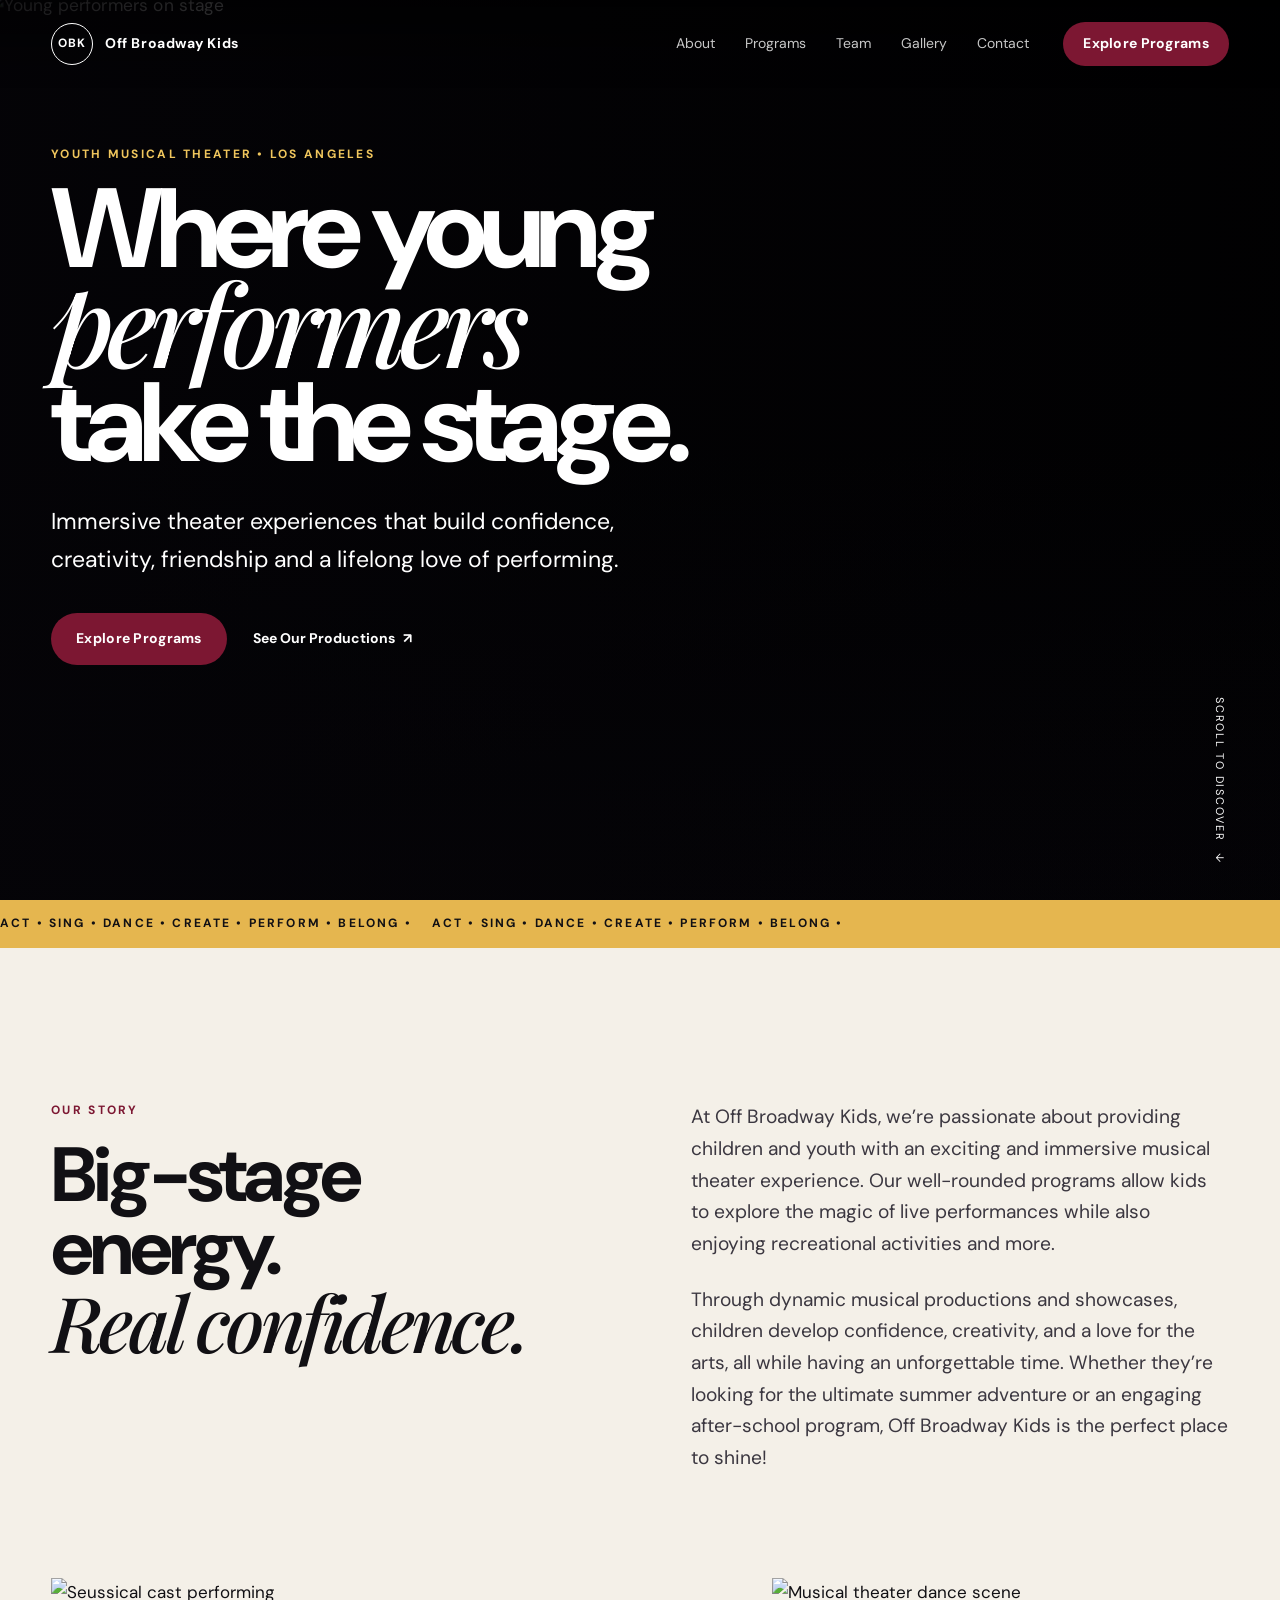
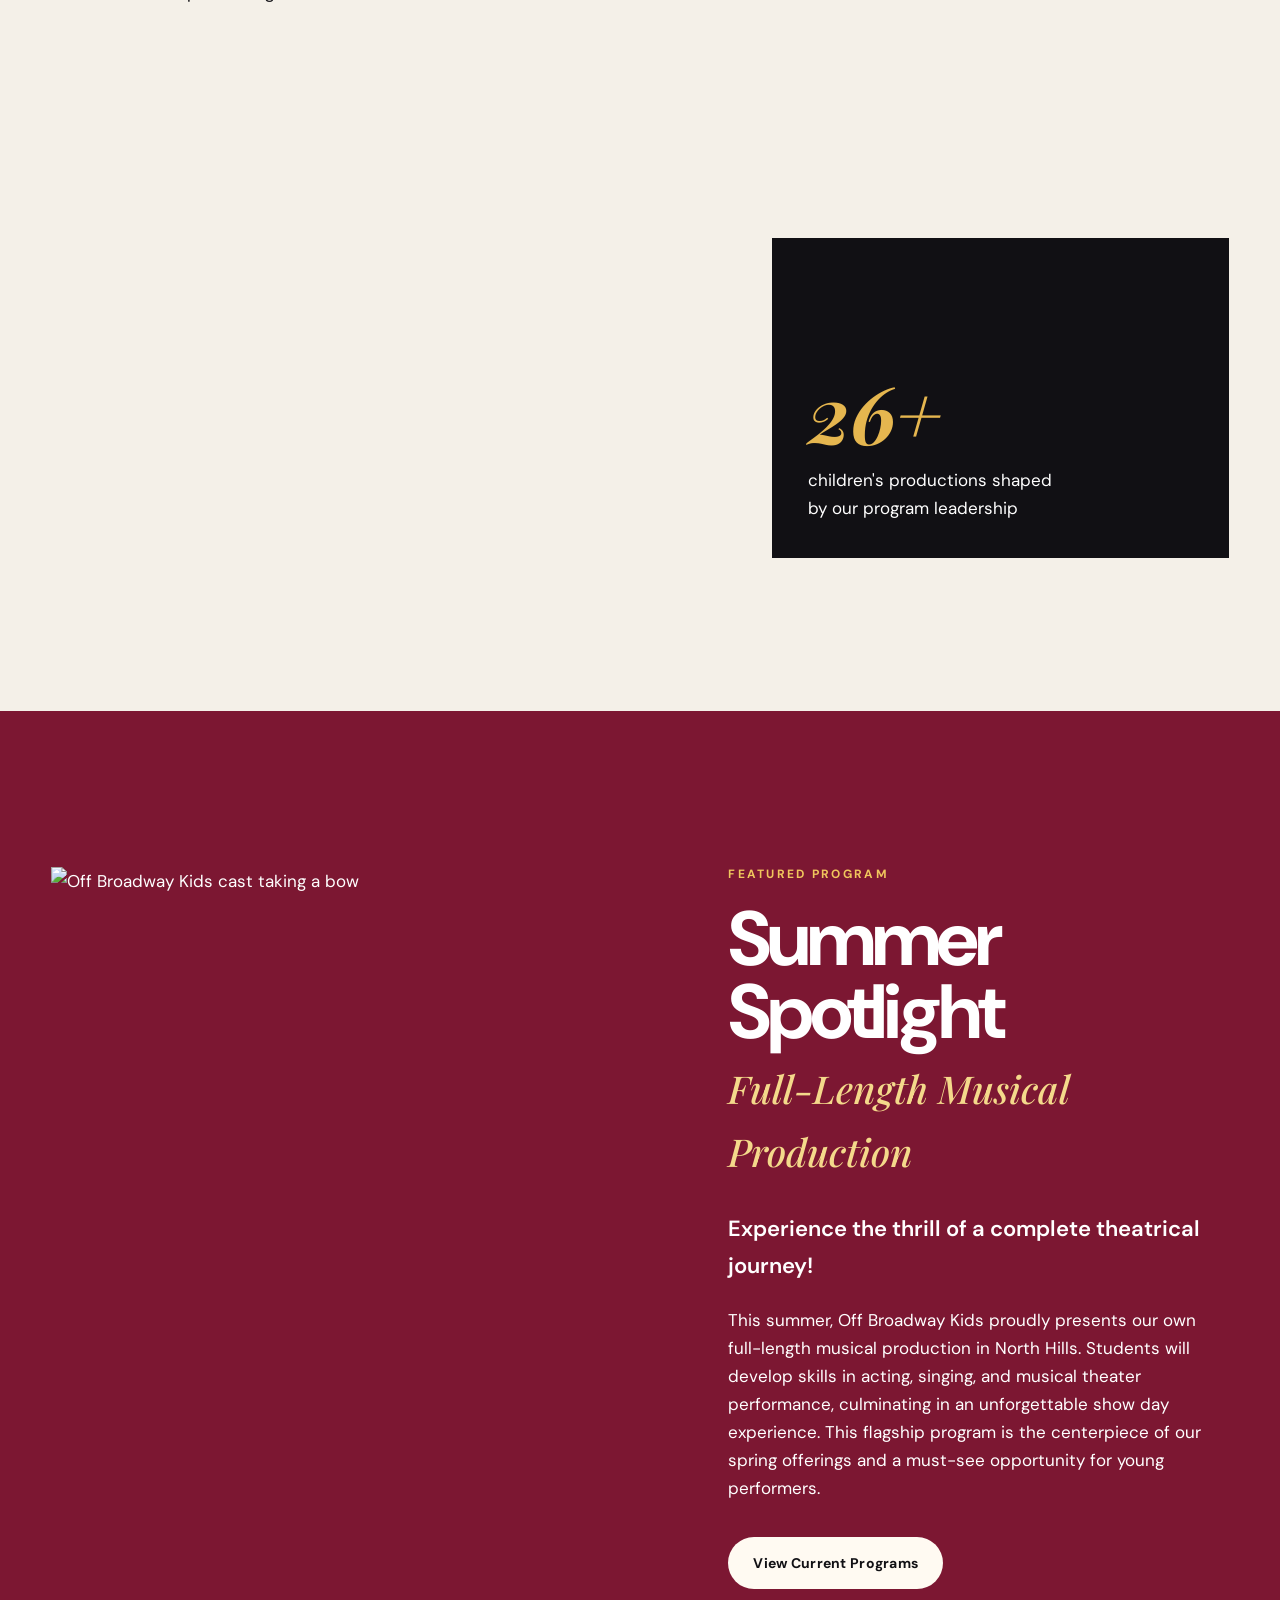
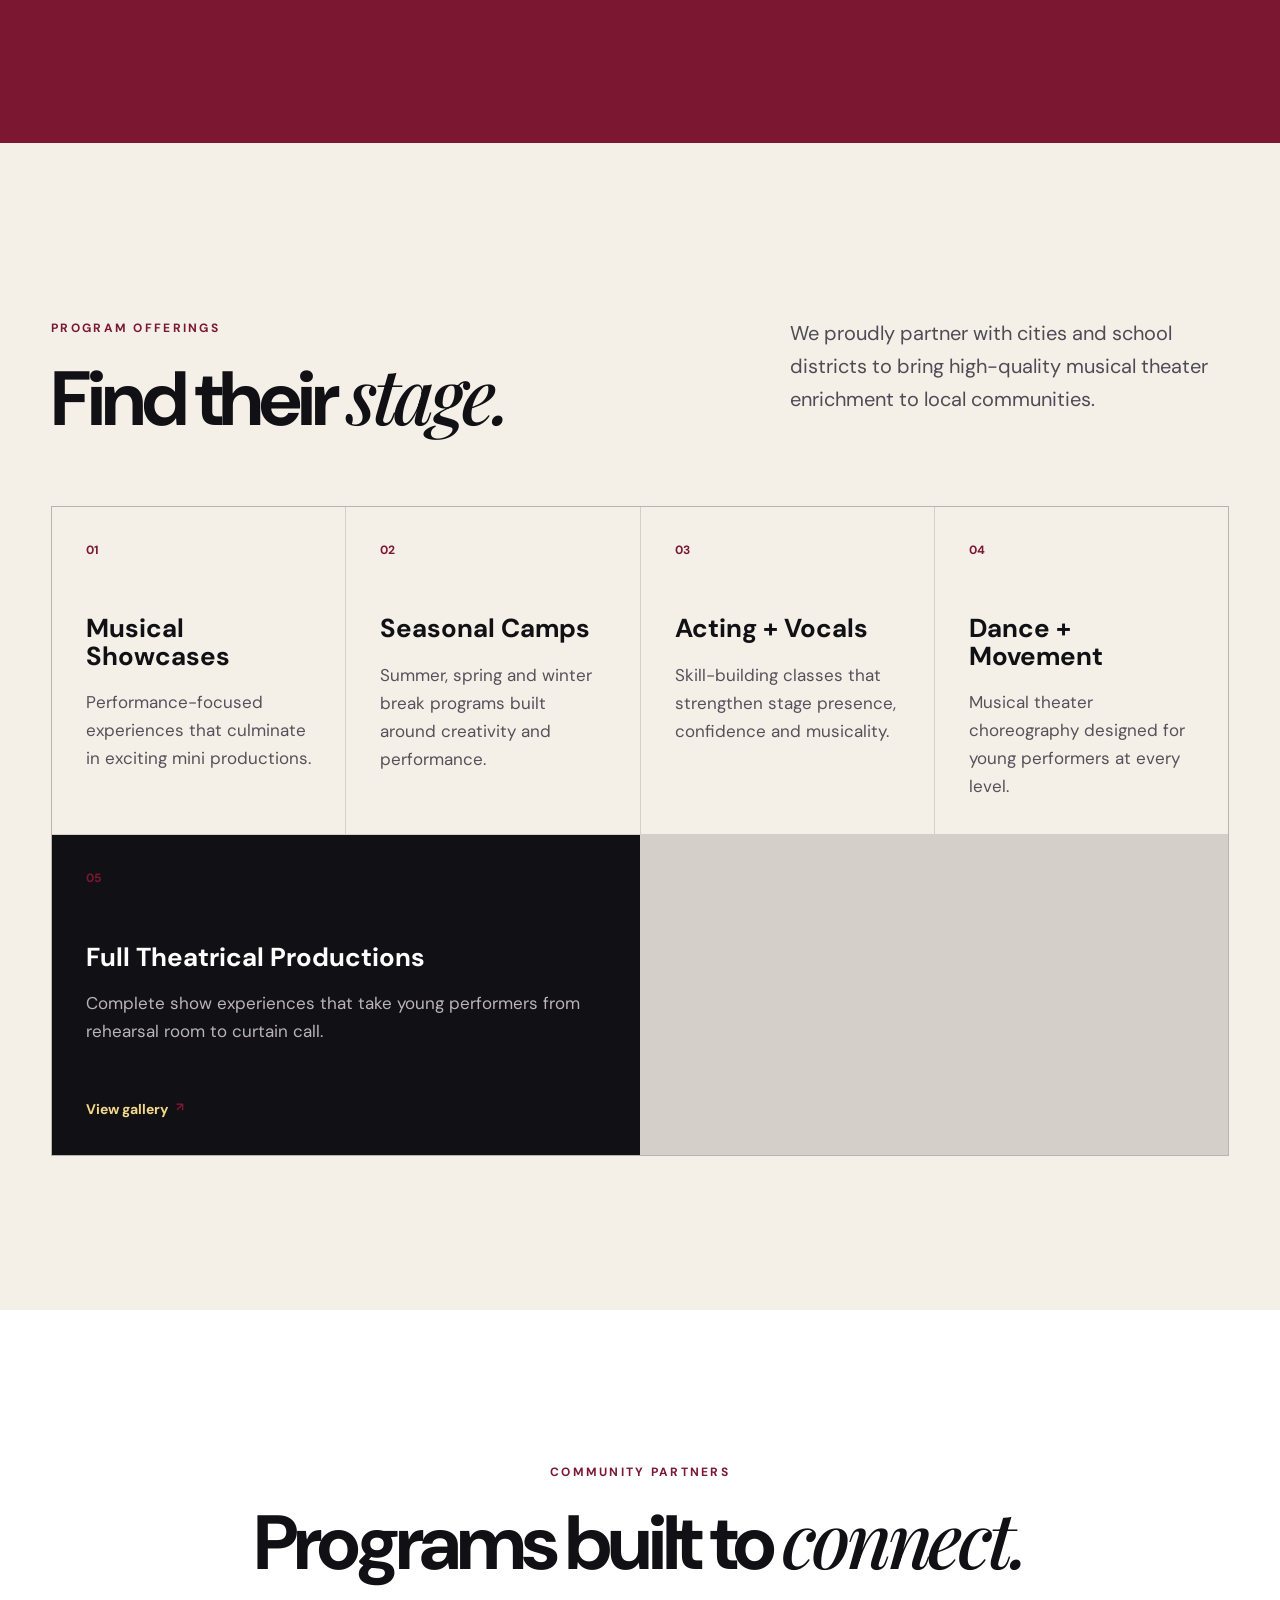
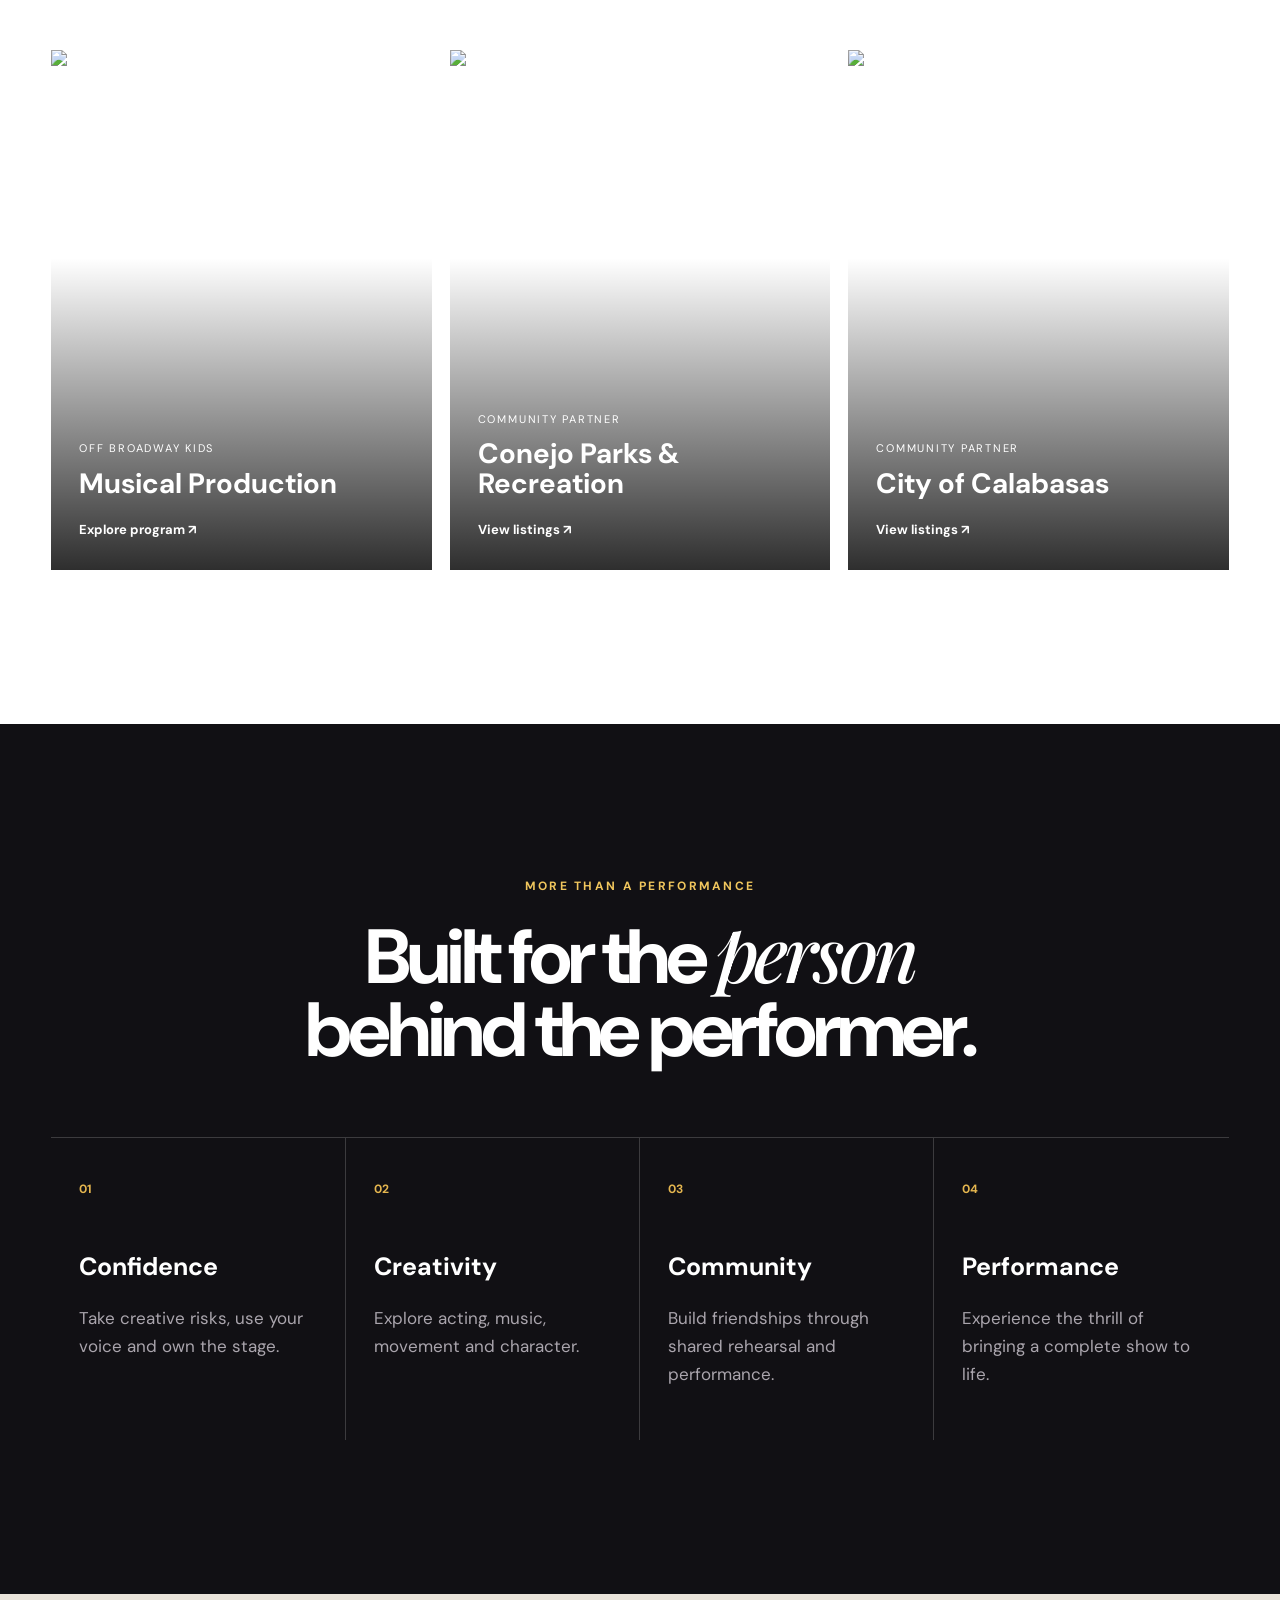
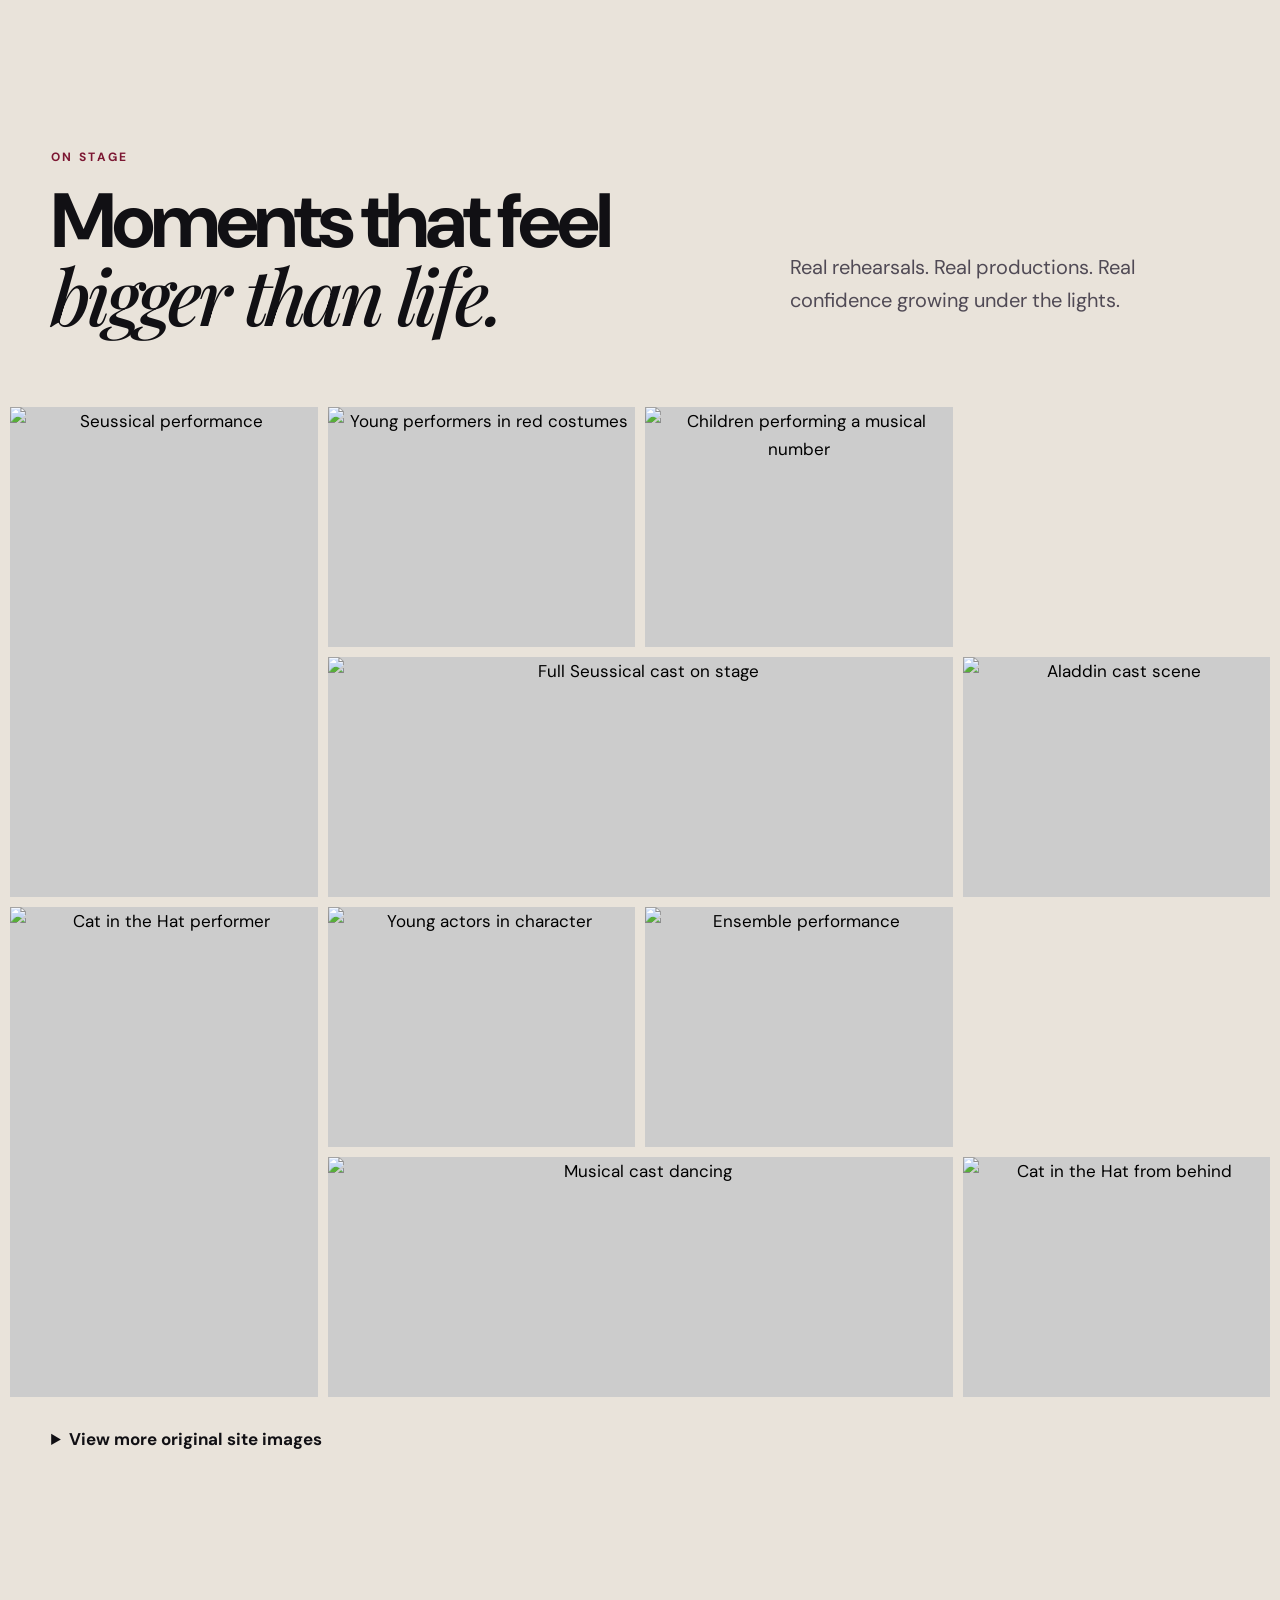
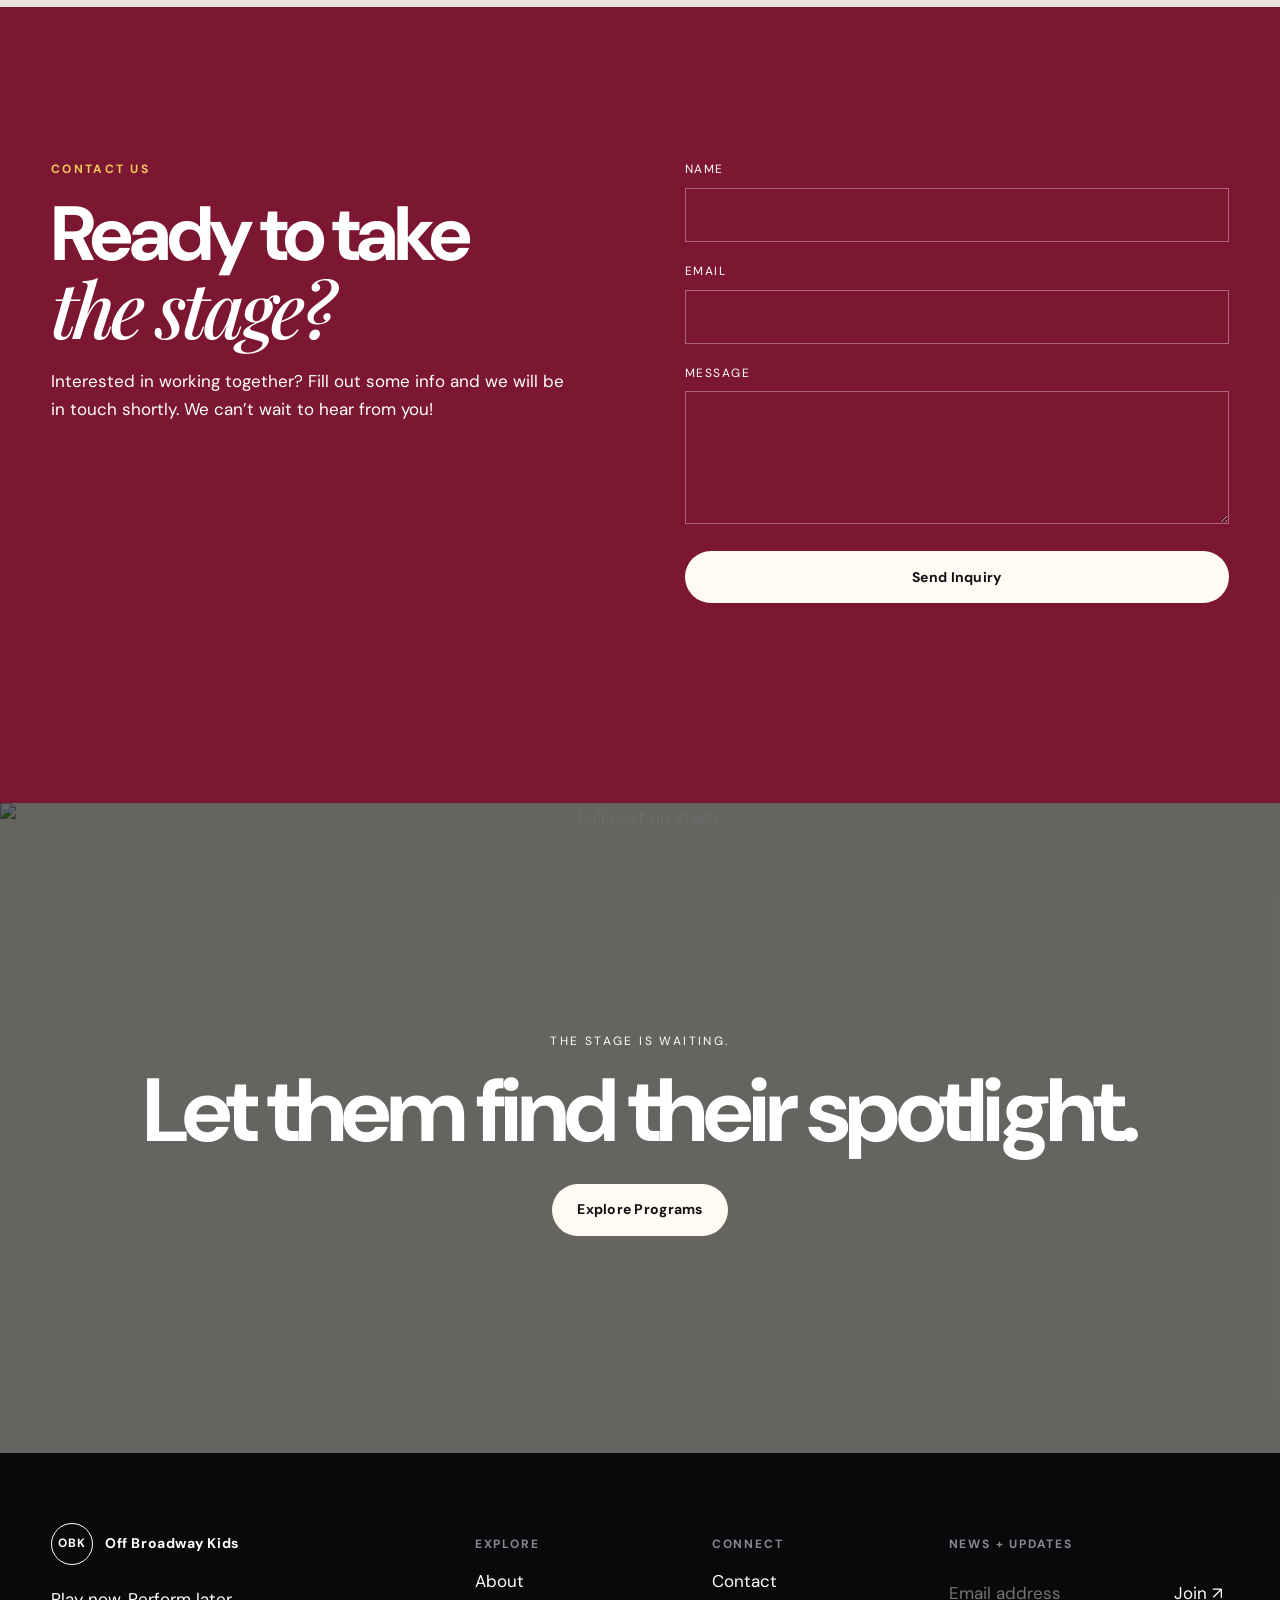
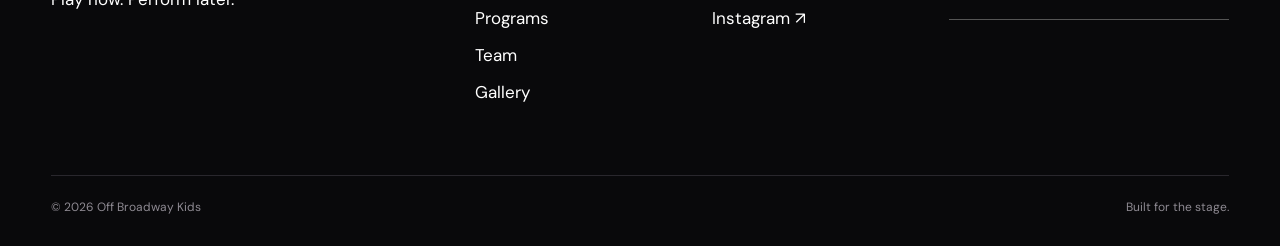
==== off-broadway-kids-redesign/index.html @ 21dfb73c "Add files via upload" ====
<!doctype html>
<html lang="en">
<head>
  <meta charset="utf-8" />
  <meta name="viewport" content="width=device-width,initial-scale=1" />
  <meta name="description" content="Off Broadway Kids creates immersive musical theater experiences for children and youth through productions, showcases, camps and classes." />
  <title>Off Broadway Kids | Youth Musical Theater</title>
  <link rel="preconnect" href="https://images.squarespace-cdn.com" />
  <link rel="stylesheet" href="css/styles.css" />
</head>
<body>
  <header class="site-header" data-header>
    <a class="brand" href="index.html" aria-label="Off Broadway Kids home">
      <span class="brand-mark">OBK</span>
      <span class="brand-name">Off Broadway Kids</span>
    </a>
    <nav class="desktop-nav" aria-label="Primary navigation">
      <a href="#about">About</a>
      <a href="#programs">Programs</a>
      <a href="team.html">Team</a>
      <a href="#gallery">Gallery</a>
      <a href="#contact">Contact</a>
    </nav>
    <a class="button button-small header-cta" href="programs.html">Explore Programs</a>
    <button class="menu-toggle" aria-label="Open menu" aria-expanded="false" data-menu-toggle>
      <span></span><span></span>
    </button>
  </header>

  <div class="mobile-menu" data-mobile-menu>
    <div class="mobile-menu-inner">
      <a href="#about">About</a><a href="#programs">Programs</a><a href="team.html">Team</a><a href="#gallery">Gallery</a><a href="#contact">Contact</a>
      <a class="button" href="programs.html">Explore Programs</a>
    </div>
  </div>

  <main>
    <section class="hero">
      <div class="hero-media"><img src="https://images.squarespace-cdn.com/content/v1/67d76eadf82f2f4c7ae123e5/1318406e-6174-41d5-8264-76a0b1273d92/DSC_6806.jpg" alt="Young performers on stage" /></div>
      <div class="hero-overlay"></div>
      <div class="hero-content container reveal">
        <p class="eyebrow light">Youth musical theater • Los Angeles</p>
        <h1>Where young<br><em>performers</em><br>take the stage.</h1>
        <p class="hero-copy">Immersive theater experiences that build confidence, creativity, friendship and a lifelong love of performing.</p>
        <div class="hero-actions"><a class="button" href="programs.html">Explore Programs</a><a class="text-link light" href="#gallery">See Our Productions <span>↗</span></a></div>
      </div>
      <div class="scroll-cue">Scroll to discover <span>↓</span></div>
    </section>

    <section class="intro-strip" aria-label="Highlights">
      <div class="marquee"><span>ACT • SING • DANCE • CREATE • PERFORM • BELONG • </span><span>ACT • SING • DANCE • CREATE • PERFORM • BELONG • </span></div>
    </section>

    <section class="section about" id="about">
      <div class="container split-grid">
        <div class="section-heading reveal"><p class="eyebrow">Our story</p><h2>Big-stage energy.<br><em>Real confidence.</em></h2></div>
        <div class="prose reveal">
          <p>At Off Broadway Kids, we’re passionate about providing children and youth with an exciting and immersive musical theater experience. Our well-rounded programs allow kids to explore the magic of live performances while also enjoying recreational activities and more.</p>
          <p>Through dynamic musical productions and showcases, children develop confidence, creativity, and a love for the arts, all while having an unforgettable time. Whether they’re looking for the ultimate summer adventure or an engaging after-school program, Off Broadway Kids is the perfect place to shine!</p>
        </div>
      </div>
      <div class="container editorial-collage reveal">
        <figure class="collage-a"><img loading="lazy" src="https://images.squarespace-cdn.com/content/v1/67d76eadf82f2f4c7ae123e5/4625885c-f0a6-4b52-ac87-e78afb270210/Seussical-3520.jpg" alt="Seussical cast performing" /></figure>
        <figure class="collage-b"><img loading="lazy" src="https://images.squarespace-cdn.com/content/v1/67d76eadf82f2f4c7ae123e5/1763888987083-LUYOF4ZKTTWRM0T5GBT6/DSC_6823.jpg" alt="Musical theater dance scene" /></figure>
        <div class="stat-card"><strong>26+</strong><span>children's productions shaped by our program leadership</span></div>
      </div>
    </section>

    <section class="section featured-program">
      <div class="container feature-grid">
        <div class="feature-image reveal"><img loading="lazy" src="https://images.squarespace-cdn.com/content/v1/67d76eadf82f2f4c7ae123e5/5017af21-a4fa-434f-a995-a3f71382e520/DSC_6928.jpg" alt="Off Broadway Kids cast taking a bow" /></div>
        <div class="feature-copy reveal"><p class="eyebrow light">Featured program</p><h2>Summer Spotlight</h2><h3>Full-Length Musical Production</h3><p class="lead">Experience the thrill of a complete theatrical journey!</p><p>This summer, Off Broadway Kids proudly presents our own full-length musical production in North Hills. Students will develop skills in acting, singing, and musical theater performance, culminating in an unforgettable show day experience. This flagship program is the centerpiece of our spring offerings and a must-see opportunity for young performers.</p><a class="button button-light" href="programs.html">View Current Programs</a></div>
      </div>
    </section>

    <section class="section programs" id="programs">
      <div class="container">
        <div class="program-intro reveal"><div><p class="eyebrow">Program offerings</p><h2>Find their <em>stage.</em></h2></div><p>We proudly partner with cities and school districts to bring high-quality musical theater enrichment to local communities.</p></div>
        <div class="program-grid">
          <article class="program-card reveal"><span>01</span><h3>Musical Showcases</h3><p>Performance-focused experiences that culminate in exciting mini productions.</p></article>
          <article class="program-card reveal"><span>02</span><h3>Seasonal Camps</h3><p>Summer, spring and winter break programs built around creativity and performance.</p></article>
          <article class="program-card reveal"><span>03</span><h3>Acting + Vocals</h3><p>Skill-building classes that strengthen stage presence, confidence and musicality.</p></article>
          <article class="program-card reveal"><span>04</span><h3>Dance + Movement</h3><p>Musical theater choreography designed for young performers at every level.</p></article>
          <article class="program-card reveal wide"><span>05</span><h3>Full Theatrical Productions</h3><p>Complete show experiences that take young performers from rehearsal room to curtain call.</p><a class="text-link" href="#gallery">View gallery <span>↗</span></a></article>
        </div>
      </div>
    </section>

    <section class="section partners">
      <div class="container">
        <div class="section-heading center reveal"><p class="eyebrow">Community partners</p><h2>Programs built to <em>connect.</em></h2></div>
        <div class="partner-cards">
          <a class="partner-card reveal" href="programs.html"><img loading="lazy" src="https://images.squarespace-cdn.com/content/v1/67d76eadf82f2f4c7ae123e5/4ab97676-63cd-4608-b99e-fb121b6676db/DSC_6204.jpg" alt="Off Broadway Kids musical production" /><div><p>Off Broadway Kids</p><h3>Musical Production</h3><span>Explore program ↗</span></div></a>
          <a class="partner-card reveal" href="programs.html"><img loading="lazy" src="https://images.squarespace-cdn.com/content/v1/67d76eadf82f2f4c7ae123e5/4f99169e-b134-4571-bdd8-0eac91871223/IMG_6401%2Bcopy.png" alt="Community youth theater showcase" /><div><p>Community Partner</p><h3>Conejo Parks & Recreation</h3><span>View listings ↗</span></div></a>
          <a class="partner-card reveal" href="programs.html"><img loading="lazy" src="https://images.squarespace-cdn.com/content/v1/67d76eadf82f2f4c7ae123e5/68b5271a-b47d-4870-965a-7c7c7bd84b3f/Seussical-3730.jpg" alt="Young performer singing on stage" /><div><p>Community Partner</p><h3>City of Calabasas</h3><span>View listings ↗</span></div></a>
        </div>
      </div>
    </section>

    <section class="section values">
      <div class="container"><div class="section-heading center reveal"><p class="eyebrow light">More than a performance</p><h2>Built for the <em>person</em><br>behind the performer.</h2></div>
      <div class="value-grid"><article><strong>01</strong><h3>Confidence</h3><p>Take creative risks, use your voice and own the stage.</p></article><article><strong>02</strong><h3>Creativity</h3><p>Explore acting, music, movement and character.</p></article><article><strong>03</strong><h3>Community</h3><p>Build friendships through shared rehearsal and performance.</p></article><article><strong>04</strong><h3>Performance</h3><p>Experience the thrill of bringing a complete show to life.</p></article></div></div>
    </section>

    <section class="section gallery" id="gallery">
      <div class="container gallery-head reveal"><div><p class="eyebrow">On stage</p><h2>Moments that feel<br><em>bigger than life.</em></h2></div><p>Real rehearsals. Real productions. Real confidence growing under the lights.</p></div>
      <div class="gallery-grid" data-gallery>
        <button class="gallery-item tall" data-src="https://images.squarespace-cdn.com/content/v1/67d76eadf82f2f4c7ae123e5/667be713-2ffe-4e6f-93d2-9550baf9aaf8/Seussical-3663.jpg"><img loading="lazy" src="https://images.squarespace-cdn.com/content/v1/67d76eadf82f2f4c7ae123e5/667be713-2ffe-4e6f-93d2-9550baf9aaf8/Seussical-3663.jpg" alt="Seussical performance" /></button>
        <button class="gallery-item" data-src="https://images.squarespace-cdn.com/content/v1/67d76eadf82f2f4c7ae123e5/06fdc049-9627-42b3-b63d-c5186b45a2ea/Seussical-3555.jpg"><img loading="lazy" src="https://images.squarespace-cdn.com/content/v1/67d76eadf82f2f4c7ae123e5/06fdc049-9627-42b3-b63d-c5186b45a2ea/Seussical-3555.jpg" alt="Young performers in red costumes" /></button>
        <button class="gallery-item" data-src="https://images.squarespace-cdn.com/content/v1/67d76eadf82f2f4c7ae123e5/997cde6d-2b16-4082-8f26-7fdef841cf58/DSC_3230-Enhanced-NR.jpg"><img loading="lazy" src="https://images.squarespace-cdn.com/content/v1/67d76eadf82f2f4c7ae123e5/997cde6d-2b16-4082-8f26-7fdef841cf58/DSC_3230-Enhanced-NR.jpg" alt="Children performing a musical number" /></button>
        <button class="gallery-item wide" data-src="https://images.squarespace-cdn.com/content/v1/67d76eadf82f2f4c7ae123e5/7fa0b95e-b186-4bcf-a3df-e772a8b12080/Seussical-3505.jpg"><img loading="lazy" src="https://images.squarespace-cdn.com/content/v1/67d76eadf82f2f4c7ae123e5/7fa0b95e-b186-4bcf-a3df-e772a8b12080/Seussical-3505.jpg" alt="Full Seussical cast on stage" /></button>
        <button class="gallery-item" data-src="https://images.squarespace-cdn.com/content/v1/67d76eadf82f2f4c7ae123e5/3d53ce87-d655-494c-a29a-c587b62a239a/DSC_5197.jpg"><img loading="lazy" src="https://images.squarespace-cdn.com/content/v1/67d76eadf82f2f4c7ae123e5/3d53ce87-d655-494c-a29a-c587b62a239a/DSC_5197.jpg" alt="Aladdin cast scene" /></button>
        <button class="gallery-item tall" data-src="https://images.squarespace-cdn.com/content/v1/67d76eadf82f2f4c7ae123e5/ad061ad1-93ea-420e-83df-2a14555c0a55/Seussical-3656.jpg"><img loading="lazy" src="https://images.squarespace-cdn.com/content/v1/67d76eadf82f2f4c7ae123e5/ad061ad1-93ea-420e-83df-2a14555c0a55/Seussical-3656.jpg" alt="Cat in the Hat performer" /></button>
        <button class="gallery-item" data-src="https://images.squarespace-cdn.com/content/v1/67d76eadf82f2f4c7ae123e5/4f7367cb-8eeb-42f3-9d52-45d2285ea125/DSC_3410-Enhanced-NR.jpg"><img loading="lazy" src="https://images.squarespace-cdn.com/content/v1/67d76eadf82f2f4c7ae123e5/4f7367cb-8eeb-42f3-9d52-45d2285ea125/DSC_3410-Enhanced-NR.jpg" alt="Young actors in character" /></button>
        <button class="gallery-item" data-src="https://images.squarespace-cdn.com/content/v1/67d76eadf82f2f4c7ae123e5/1763888960704-4XJH71WEWJMUFH0LB3PK/DSC_6838.jpg"><img loading="lazy" src="https://images.squarespace-cdn.com/content/v1/67d76eadf82f2f4c7ae123e5/1763888960704-4XJH71WEWJMUFH0LB3PK/DSC_6838.jpg" alt="Ensemble performance" /></button>
        <button class="gallery-item wide" data-src="https://images.squarespace-cdn.com/content/v1/67d76eadf82f2f4c7ae123e5/1763889008287-KILEAVQK268XWS5I6IN6/DSC_3460-Enhanced-NR.jpg"><img loading="lazy" src="https://images.squarespace-cdn.com/content/v1/67d76eadf82f2f4c7ae123e5/1763889008287-KILEAVQK268XWS5I6IN6/DSC_3460-Enhanced-NR.jpg" alt="Musical cast dancing" /></button>
        <button class="gallery-item" data-src="https://images.squarespace-cdn.com/content/v1/67d76eadf82f2f4c7ae123e5/d3d2d524-3335-45a7-ac88-bf8bf88e16d0/Seussical-3909.jpg"><img loading="lazy" src="https://images.squarespace-cdn.com/content/v1/67d76eadf82f2f4c7ae123e5/d3d2d524-3335-45a7-ac88-bf8bf88e16d0/Seussical-3909.jpg" alt="Cat in the Hat from behind" /></button>
      </div>
      <details class="archive-images container"><summary>View more original site images</summary><div class="archive-grid">
        <img loading="lazy" src="https://images.squarespace-cdn.com/content/v1/67d76eadf82f2f4c7ae123e5/51dd0da8-1a1d-4014-b666-78a9c39e1401/IMG_6401%2Bcopy.png" alt="Youth showcase" />
        <img loading="lazy" src="https://images.squarespace-cdn.com/content/v1/67d76eadf82f2f4c7ae123e5/e92b28df-2d52-4d85-b59e-c236965386b5/IMG_8477%2Bcopy.png" alt="Students rehearsing" />
        <img loading="lazy" src="https://images.squarespace-cdn.com/content/v1/67d76eadf82f2f4c7ae123e5/2f19ffe6-da33-4123-a99b-b4df70ac295d/DSC_3286-Enhanced-NR%2Bcopy.png" alt="Stage performance" />
        <img loading="lazy" src="https://images.squarespace-cdn.com/content/v1/67d76eadf82f2f4c7ae123e5/1c503df8-0b09-4aab-aa0d-0caab840bc29/3-2%2Bcopy.png" alt="Aladdin production artwork" />
        <img loading="lazy" src="https://images.squarespace-cdn.com/content/v1/67d76eadf82f2f4c7ae123e5/9056c02a-3635-4d21-87dc-b619749be2ec/13%2Bcopy%2B2.png" alt="Aladdin production artwork" />
        <img loading="lazy" src="https://images.squarespace-cdn.com/content/v1/67d76eadf82f2f4c7ae123e5/10317777-4dce-473f-8aee-21dc2fc336fe/DSC_3276-Enhanced-NR.jpg" alt="Stage actor" />
        <img loading="lazy" src="https://images.squarespace-cdn.com/content/v1/67d76eadf82f2f4c7ae123e5/3e26f2a1-0330-4008-89d5-972af9be25c0/Seussical-3444.jpg" alt="Off Broadway Kids event banner" />
      </div></details>
    </section>

    <section class="section contact" id="contact">
      <div class="container contact-grid reveal">
        <div><p class="eyebrow light">Contact us</p><h2>Ready to take<br><em>the stage?</em></h2><p>Interested in working together? Fill out some info and we will be in touch shortly. We can’t wait to hear from you!</p></div>
        <form class="contact-form" onsubmit="event.preventDefault(); this.querySelector('.form-note').textContent='Thanks! This demo form is ready to connect to your preferred form service.';">
          <label>Name<input type="text" name="name" required></label>
          <label>Email<input type="email" name="email" required></label>
          <label>Message<textarea name="message" rows="5" required></textarea></label>
          <button class="button button-light" type="submit">Send Inquiry</button><p class="form-note" aria-live="polite"></p>
        </form>
      </div>
    </section>

    <section class="final-cta"><img loading="lazy" src="https://images.squarespace-cdn.com/content/v1/67d76eadf82f2f4c7ae123e5/7fa0b95e-b186-4bcf-a3df-e772a8b12080/Seussical-3505.jpg" alt="Full cast on stage" /><div class="final-overlay"></div><div class="final-content reveal"><p>The stage is waiting.</p><h2>Let them find their spotlight.</h2><a class="button button-light" href="programs.html">Explore Programs</a></div></section>
  </main>

  <footer class="footer"><div class="container footer-grid"><div><div class="brand footer-brand"><span class="brand-mark">OBK</span><span class="brand-name">Off Broadway Kids</span></div><p>Play now. Perform later.</p></div><div><h3>Explore</h3><a href="#about">About</a><a href="programs.html">Programs</a><a href="team.html">Team</a><a href="#gallery">Gallery</a></div><div><h3>Connect</h3><a href="#contact">Contact</a><a href="https://www.instagram.com/offbroadwaykids/?hl=en" target="_blank" rel="noreferrer">Instagram ↗</a></div><div class="newsletter"><h3>News + updates</h3><form onsubmit="event.preventDefault()"><input type="email" placeholder="Email address" aria-label="Email address"><button type="submit">Join ↗</button></form></div></div><div class="container footer-bottom"><span>© 2026 Off Broadway Kids</span><span>Built for the stage.</span></div></footer>

  <div class="lightbox" data-lightbox aria-hidden="true"><button class="lightbox-close" data-lightbox-close aria-label="Close image">×</button><img src="" alt="Expanded gallery view" data-lightbox-image></div>
  <script src="js/main.js"></script>
</body>
</html>
---- off-broadway-kids-redesign/css/styles.css ----
@import url('https://fonts.googleapis.com/css2?family=DM+Sans:wght@400;500;600;700&family=Playfair+Display:ital,wght@1,500;1,600&display=swap');
:root{--ink:#111014;--paper:#f4f0e8;--cream:#fffaf2;--wine:#7c1732;--red:#a31d3e;--gold:#e5b64f;--line:rgba(17,16,20,.14);--max:1280px;--pad:clamp(20px,4vw,64px);--serif:'Playfair Display',Georgia,serif;--sans:'DM Sans',Arial,sans-serif}*{box-sizing:border-box}html{scroll-behavior:smooth}body{margin:0;background:var(--paper);color:var(--ink);font-family:var(--sans);font-size:17px;line-height:1.65}body.menu-open{overflow:hidden}img{display:block;width:100%;height:100%;object-fit:cover}a{color:inherit;text-decoration:none}button,input,textarea{font:inherit}.container{width:min(calc(100% - 2*var(--pad)),var(--max));margin:auto}.site-header{position:fixed;z-index:50;top:0;left:0;right:0;height:88px;display:flex;align-items:center;padding:0 var(--pad);color:white;transition:.35s;background:linear-gradient(to bottom,rgba(0,0,0,.55),transparent)}.site-header.scrolled,.site-header.solid{height:72px;background:rgba(17,16,20,.93);backdrop-filter:blur(18px);border-bottom:1px solid rgba(255,255,255,.1)}.brand{display:flex;align-items:center;gap:12px;font-weight:700}.brand-mark{width:42px;height:42px;border:1px solid currentColor;border-radius:50%;display:grid;place-items:center;font-size:12px;letter-spacing:.08em}.brand-name{font-size:14px;letter-spacing:.04em}.desktop-nav{display:flex;gap:30px;margin-left:auto;margin-right:34px;font-size:14px}.desktop-nav a{opacity:.78;transition:.2s}.desktop-nav a:hover,.desktop-nav .active{opacity:1}.button{display:inline-flex;align-items:center;justify-content:center;min-height:52px;padding:0 25px;border:0;border-radius:999px;background:var(--wine);color:#fff;font-weight:700;font-size:14px;letter-spacing:.02em;transition:.25s;cursor:pointer}.button:hover{transform:translateY(-2px);background:#921a3a}.button-small{min-height:44px;padding:0 20px}.button-light{background:var(--cream);color:var(--ink)}.button-light:hover{background:white}.menu-toggle{display:none;margin-left:auto;background:none;border:0;width:44px;height:44px;padding:10px}.menu-toggle span{display:block;height:1px;background:white;margin:7px 0}.mobile-menu{position:fixed;z-index:45;inset:0;background:var(--ink);color:white;display:grid;align-items:center;transform:translateY(-110%);transition:.45s cubic-bezier(.75,0,.25,1)}.mobile-menu.open{transform:none}.mobile-menu-inner{padding:100px var(--pad) 40px;display:flex;flex-direction:column;gap:18px}.mobile-menu-inner>a:not(.button){font-size:clamp(34px,9vw,56px);font-weight:600;line-height:1.05}.hero{position:relative;min-height:100svh;color:white;display:flex;align-items:flex-end;overflow:hidden;background:#000}.hero-media,.hero-overlay{position:absolute;inset:0}.hero-media img{object-position:center 30%;transform:scale(1.02)}.hero-overlay{background:linear-gradient(90deg,rgba(5,4,8,.82) 0%,rgba(5,4,8,.48) 48%,rgba(5,4,8,.22) 100%),linear-gradient(to top,rgba(5,4,8,.72),transparent 50%)}.hero-content{position:relative;z-index:2;padding-bottom:clamp(80px,10vh,120px)}.eyebrow{text-transform:uppercase;letter-spacing:.19em;font-size:12px;font-weight:700;color:var(--wine);margin:0 0 18px}.eyebrow.light{color:#f0c65d}.hero h1,.page-hero h1{font-size:clamp(58px,8.8vw,138px);line-height:.82;letter-spacing:-.065em;margin:0;max-width:1000px}.hero h1 em,.page-hero h1 em,.section h2 em{font-family:var(--serif);font-weight:500}.hero-copy{font-size:clamp(18px,2vw,23px);max-width:650px;margin:34px 0}.hero-actions{display:flex;gap:26px;align-items:center}.text-link{font-weight:700;font-size:14px;display:inline-flex;gap:8px}.text-link.light{color:#fff}.scroll-cue{position:absolute;z-index:2;right:var(--pad);bottom:36px;font-size:11px;text-transform:uppercase;letter-spacing:.16em;writing-mode:vertical-rl;display:flex;gap:12px;align-items:center}.intro-strip{background:var(--gold);overflow:hidden;padding:14px 0}.marquee{display:flex;width:max-content;animation:marquee 26s linear infinite;font-size:12px;font-weight:700;letter-spacing:.18em}.marquee span{padding-right:20px}@keyframes marquee{to{transform:translateX(-50%)}}.section{padding:clamp(90px,12vw,170px) 0}.split-grid{display:grid;grid-template-columns:1fr 1fr;gap:clamp(50px,8vw,130px);align-items:start}.section h2{font-size:clamp(48px,6vw,92px);line-height:.95;letter-spacing:-.055em;margin:0}.prose p{font-size:clamp(18px,1.5vw,21px);margin:0 0 24px;color:#3b3740}.editorial-collage{margin-top:80px;display:grid;grid-template-columns:1.15fr .75fr;grid-template-rows:240px 320px;gap:20px;position:relative}.editorial-collage figure{margin:0;overflow:hidden}.collage-a{grid-row:1/3}.collage-b{grid-column:2}.stat-card{background:var(--ink);color:white;padding:36px;display:flex;flex-direction:column;justify-content:flex-end}.stat-card strong{font-family:var(--serif);font-style:italic;font-size:80px;line-height:.85;color:var(--gold)}.stat-card span{max-width:260px;margin-top:20px}.featured-program{background:var(--wine);color:white}.feature-grid{display:grid;grid-template-columns:1.08fr .92fr;gap:clamp(40px,7vw,100px);align-items:center}.feature-image{height:min(70vw,720px);max-height:720px;overflow:hidden}.feature-copy h2{margin-bottom:8px}.feature-copy h3{font-family:var(--serif);font-style:italic;font-weight:500;font-size:clamp(28px,3vw,46px);margin:0 0 28px;color:#f4d98b}.feature-copy p{max-width:620px}.feature-copy .lead{font-size:22px;font-weight:600}.feature-copy .button{margin-top:18px}.program-intro,.gallery-head{display:grid;grid-template-columns:1.2fr .8fr;gap:80px;align-items:end;margin-bottom:70px}.program-intro>p,.gallery-head>p{font-size:20px;color:#504a55}.program-grid{display:grid;grid-template-columns:repeat(4,1fr);gap:1px;background:var(--line);border:1px solid var(--line)}.program-card{background:var(--paper);padding:34px;min-height:320px;display:flex;flex-direction:column}.program-card span{font-size:12px;color:var(--wine);font-weight:700}.program-card h3{font-size:26px;line-height:1.05;margin:55px 0 18px}.program-card p{color:#57505a;margin:0}.program-card.wide{grid-column:span 2;background:var(--ink);color:white}.program-card.wide p{color:#b9b4bc}.program-card .text-link{margin-top:auto;color:#f4d98b}.partners{background:#fff}.section-heading.center{text-align:center;max-width:850px;margin:0 auto 70px}.partner-cards{display:grid;grid-template-columns:repeat(3,1fr);gap:18px}.partner-card{position:relative;min-height:520px;overflow:hidden;color:white}.partner-card:after{content:'';position:absolute;inset:0;background:linear-gradient(to top,rgba(0,0,0,.82),transparent 60%)}.partner-card img{transition:.55s}.partner-card:hover img{transform:scale(1.035)}.partner-card div{position:absolute;z-index:2;left:28px;right:28px;bottom:28px}.partner-card p{font-size:11px;text-transform:uppercase;letter-spacing:.16em}.partner-card h3{font-size:28px;line-height:1.05;margin:8px 0 16px}.partner-card span{font-size:13px;font-weight:700}.values{background:var(--ink);color:white}.value-grid{display:grid;grid-template-columns:repeat(4,1fr);margin-top:70px;border-top:1px solid rgba(255,255,255,.18)}.value-grid article{padding:35px 28px;border-right:1px solid rgba(255,255,255,.18)}.value-grid article:last-child{border:0}.value-grid strong{font-size:12px;color:var(--gold)}.value-grid h3{font-size:25px;margin:45px 0 12px}.value-grid p{color:#aaa5ad}.gallery{background:#e9e3da}.gallery-grid{display:grid;grid-template-columns:repeat(4,1fr);grid-auto-rows:240px;gap:10px;padding:0 10px}.gallery-item{border:0;padding:0;overflow:hidden;cursor:zoom-in;background:#ccc}.gallery-item.tall{grid-row:span 2}.gallery-item.wide{grid-column:span 2}.gallery-item img{transition:.4s}.gallery-item:hover img{transform:scale(1.035)}.archive-images{margin-top:28px}.archive-images summary{cursor:pointer;font-weight:700}.archive-grid{display:grid;grid-template-columns:repeat(4,1fr);gap:10px;margin-top:20px}.archive-grid img{height:240px}.contact{background:var(--wine);color:#fff}.contact-grid{display:grid;grid-template-columns:1fr 1fr;gap:90px}.contact-grid>div>p:last-child{max-width:520px}.contact-form{display:grid;gap:20px}.contact-form label{font-size:12px;text-transform:uppercase;letter-spacing:.12em}.contact-form input,.contact-form textarea{width:100%;margin-top:8px;background:transparent;border:1px solid rgba(255,255,255,.35);color:white;padding:16px 18px;border-radius:0;outline:none}.contact-form input:focus,.contact-form textarea:focus{border-color:white}.form-note{font-size:13px}.final-cta{position:relative;min-height:650px;display:grid;place-items:center;text-align:center;color:white;overflow:hidden}.final-cta>img,.final-overlay{position:absolute;inset:0}.final-overlay{background:rgba(0,0,0,.58)}.final-content{position:relative;z-index:2;padding:60px 20px}.final-content p{text-transform:uppercase;letter-spacing:.2em;font-size:12px}.final-content h2{font-size:clamp(52px,7vw,100px);line-height:.92;letter-spacing:-.05em;max-width:1000px;margin:18px auto 32px}.footer{background:#09090b;color:white;padding:70px 0 28px}.footer-grid{display:grid;grid-template-columns:2fr 1fr 1fr 1.5fr;gap:50px}.footer h3{font-size:12px;text-transform:uppercase;letter-spacing:.15em;color:#8b8790}.footer a{display:block;margin:9px 0}.footer-brand{margin-bottom:20px}.newsletter form{display:flex;border-bottom:1px solid #555}.newsletter input{border:0;background:none;color:white;min-width:0;padding:12px 0;flex:1}.newsletter button{border:0;background:none;color:white;cursor:pointer}.footer-bottom{border-top:1px solid #29272d;margin-top:60px;padding-top:22px;display:flex;justify-content:space-between;font-size:12px;color:#8e8a92}.lightbox{position:fixed;z-index:100;inset:0;background:rgba(0,0,0,.94);display:none;place-items:center;padding:6vw}.lightbox.open{display:grid}.lightbox img{max-width:92vw;max-height:88vh;object-fit:contain}.lightbox-close{position:absolute;right:25px;top:20px;border:0;background:none;color:white;font-size:44px;cursor:pointer}.reveal{opacity:0;transform:translateY(24px);transition:.75s cubic-bezier(.2,.7,.2,1)}.reveal.visible{opacity:1;transform:none}.subpage{padding-top:72px}.page-hero{padding:clamp(100px,14vw,180px) 0 80px;background:var(--ink);color:white}.page-hero p:last-child{font-size:20px;max-width:650px;margin-top:28px;color:#bbb6bf}.admin-profile{display:grid;grid-template-columns:.75fr 1.25fr;gap:70px;align-items:start;padding:80px 0;border-bottom:1px solid var(--line)}.admin-profile.reverse .portrait{order:2}.admin-profile .portrait{height:620px;background:#ddd;overflow:hidden}.admin-profile h2{font-size:clamp(48px,5vw,76px);margin-bottom:25px}.admin-profile p{color:#464049}.scene-team{background:#fff}.team-grid{display:grid;grid-template-columns:repeat(3,1fr);gap:40px 20px;margin-top:60px}.team-card img{height:440px;object-position:center top}.team-card h3{font-size:24px;margin:18px 0 4px}.team-card p{margin:0;color:#666}.listing-stack{display:grid;gap:40px}.listing{display:grid;grid-template-columns:1fr 1fr;background:#fff}.listing>div:not(.listing-image){padding:clamp(35px,5vw,70px);align-self:center}.listing-image{min-height:480px}.listing h2{font-size:clamp(40px,4vw,64px);margin-bottom:22px}.listing ul{padding-left:20px}.listing .button{margin-top:18px}
@media(max-width:980px){.desktop-nav,.header-cta{display:none}.menu-toggle{display:block}.site-header{height:72px}.brand-name{display:none}.split-grid,.feature-grid,.contact-grid,.admin-profile,.listing{grid-template-columns:1fr}.program-grid{grid-template-columns:repeat(2,1fr)}.partner-cards{grid-template-columns:1fr}.partner-card{min-height:420px}.value-grid{grid-template-columns:1fr 1fr}.gallery-grid{grid-template-columns:repeat(2,1fr)}.footer-grid{grid-template-columns:1fr 1fr}.admin-profile.reverse .portrait{order:0}.admin-profile .portrait{height:520px}.team-grid{grid-template-columns:repeat(2,1fr)}.listing:nth-child(even) .listing-image{order:-1}}
@media(max-width:640px){body{font-size:16px}.hero{min-height:88svh}.hero h1,.page-hero h1{font-size:clamp(52px,16vw,78px);line-height:.87}.hero-copy{font-size:17px;line-height:1.55}.hero-actions{align-items:flex-start;flex-direction:column;gap:18px}.scroll-cue{display:none}.section{padding:82px 0}.split-grid,.program-intro,.gallery-head{grid-template-columns:1fr;gap:28px}.editorial-collage{grid-template-columns:1fr;grid-template-rows:auto;margin-top:50px}.collage-a,.collage-b{grid-column:auto;grid-row:auto;height:390px}.stat-card{min-height:250px}.feature-image{height:520px}.feature-copy h2{font-size:48px}.program-grid{grid-template-columns:1fr}.program-card,.program-card.wide{grid-column:auto;min-height:250px}.program-card h3{margin-top:35px}.partner-card{min-height:480px}.value-grid{grid-template-columns:1fr}.value-grid article{border-right:0;border-bottom:1px solid rgba(255,255,255,.18)}.gallery-grid{grid-auto-rows:180px;padding:0 8px}.gallery-item.wide{grid-column:span 2}.archive-grid{grid-template-columns:1fr 1fr}.archive-grid img{height:180px}.contact-grid{gap:55px}.final-cta{min-height:520px}.footer-grid{grid-template-columns:1fr}.footer-bottom{gap:20px;flex-direction:column}.admin-profile{padding:55px 0;gap:30px}.admin-profile .portrait{height:460px}.team-grid{grid-template-columns:1fr 1fr;gap:28px 10px}.team-card img{height:270px}.team-card h3{font-size:19px}.team-card p{font-size:13px}.listing{display:flex;flex-direction:column}.listing-image{min-height:340px}.listing>div:not(.listing-image){padding:30px 24px}.listing h2{font-size:38px}}@media(prefers-reduced-motion:reduce){*{scroll-behavior:auto!important;animation:none!important;transition:none!important}.reveal{opacity:1;transform:none}}
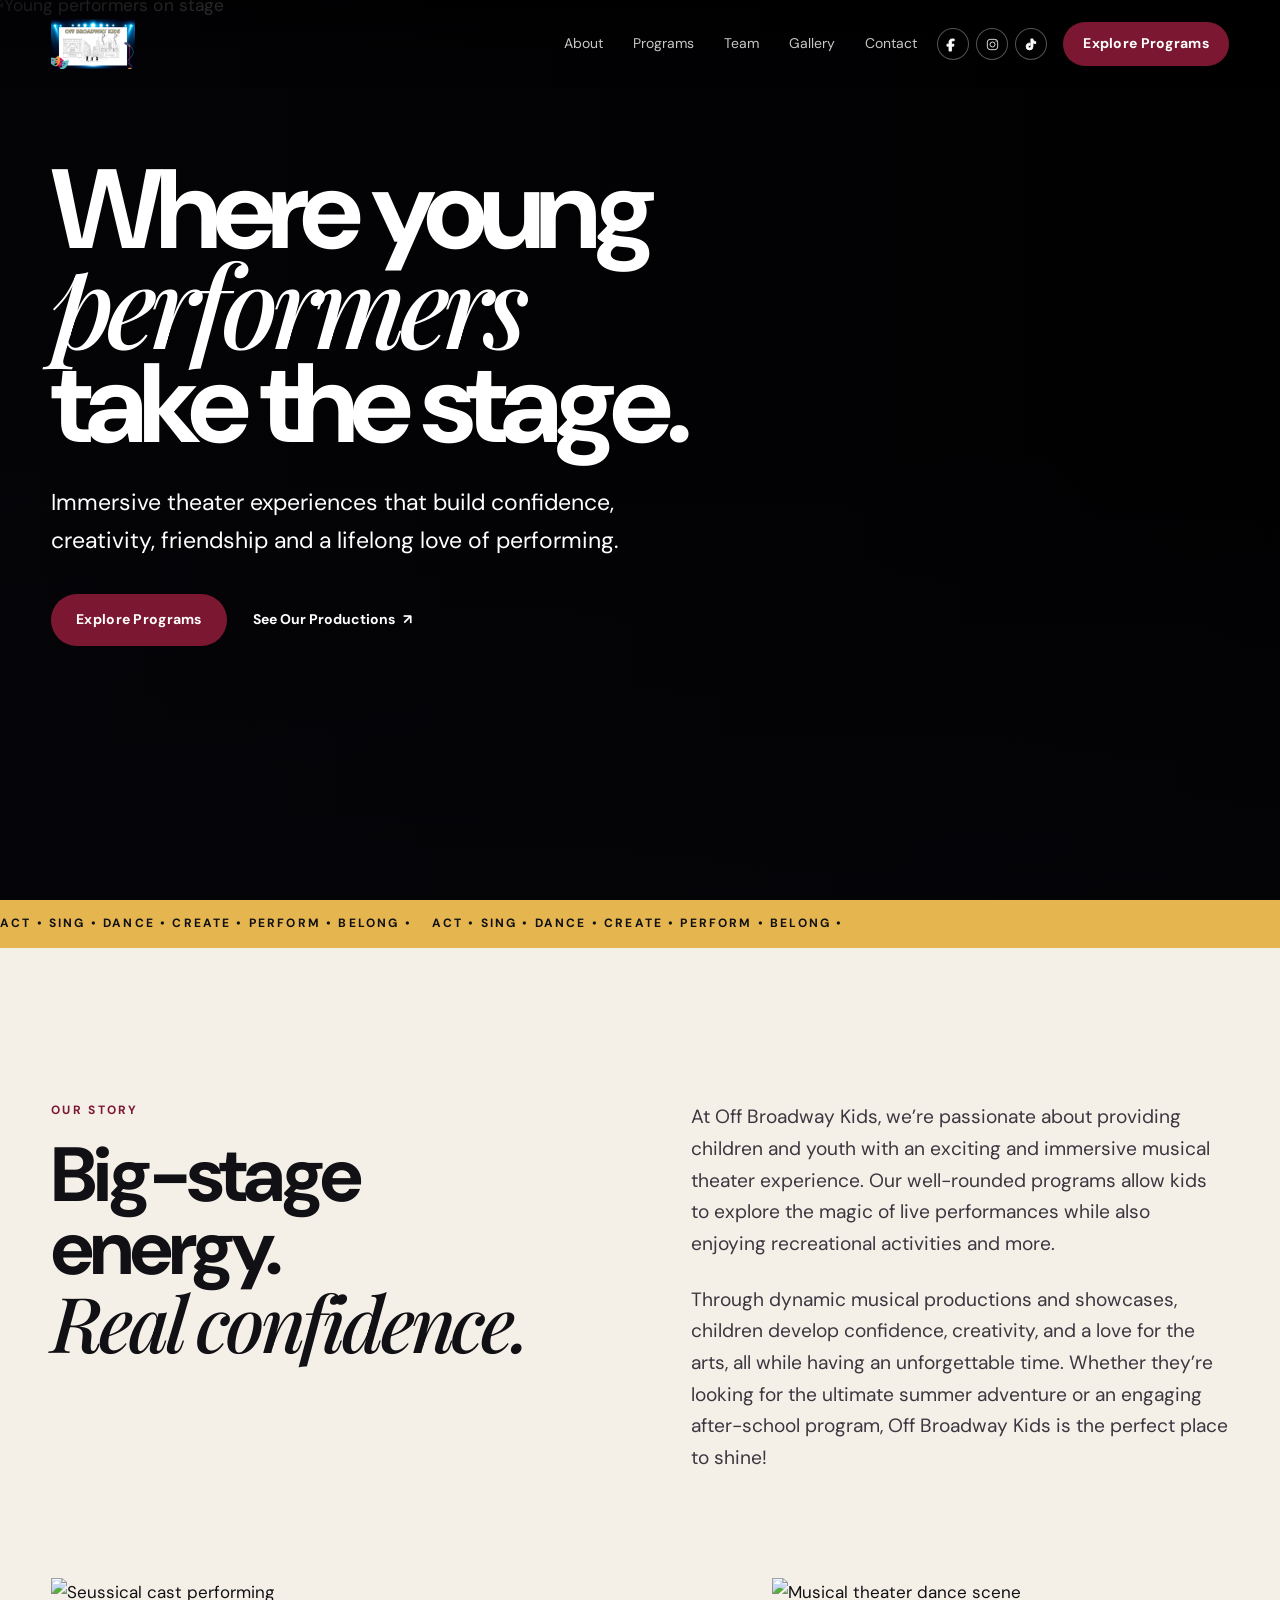
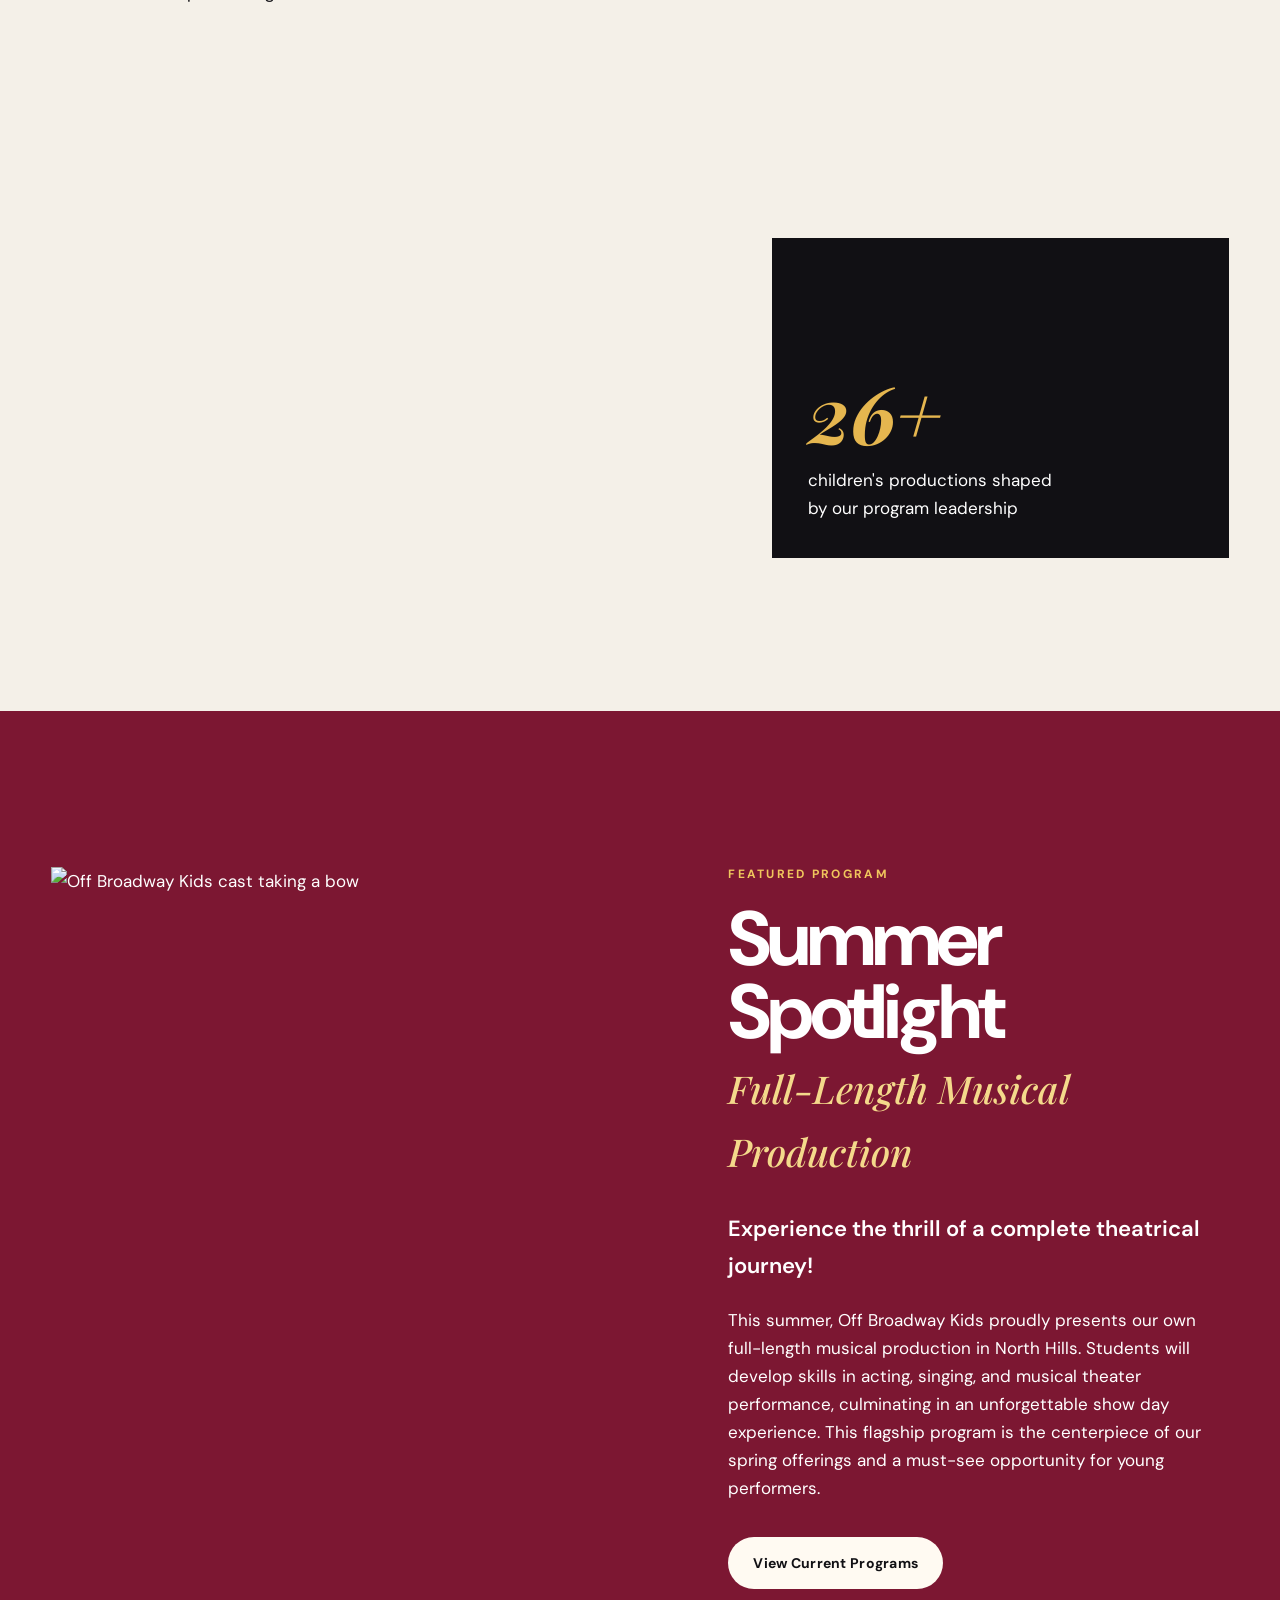
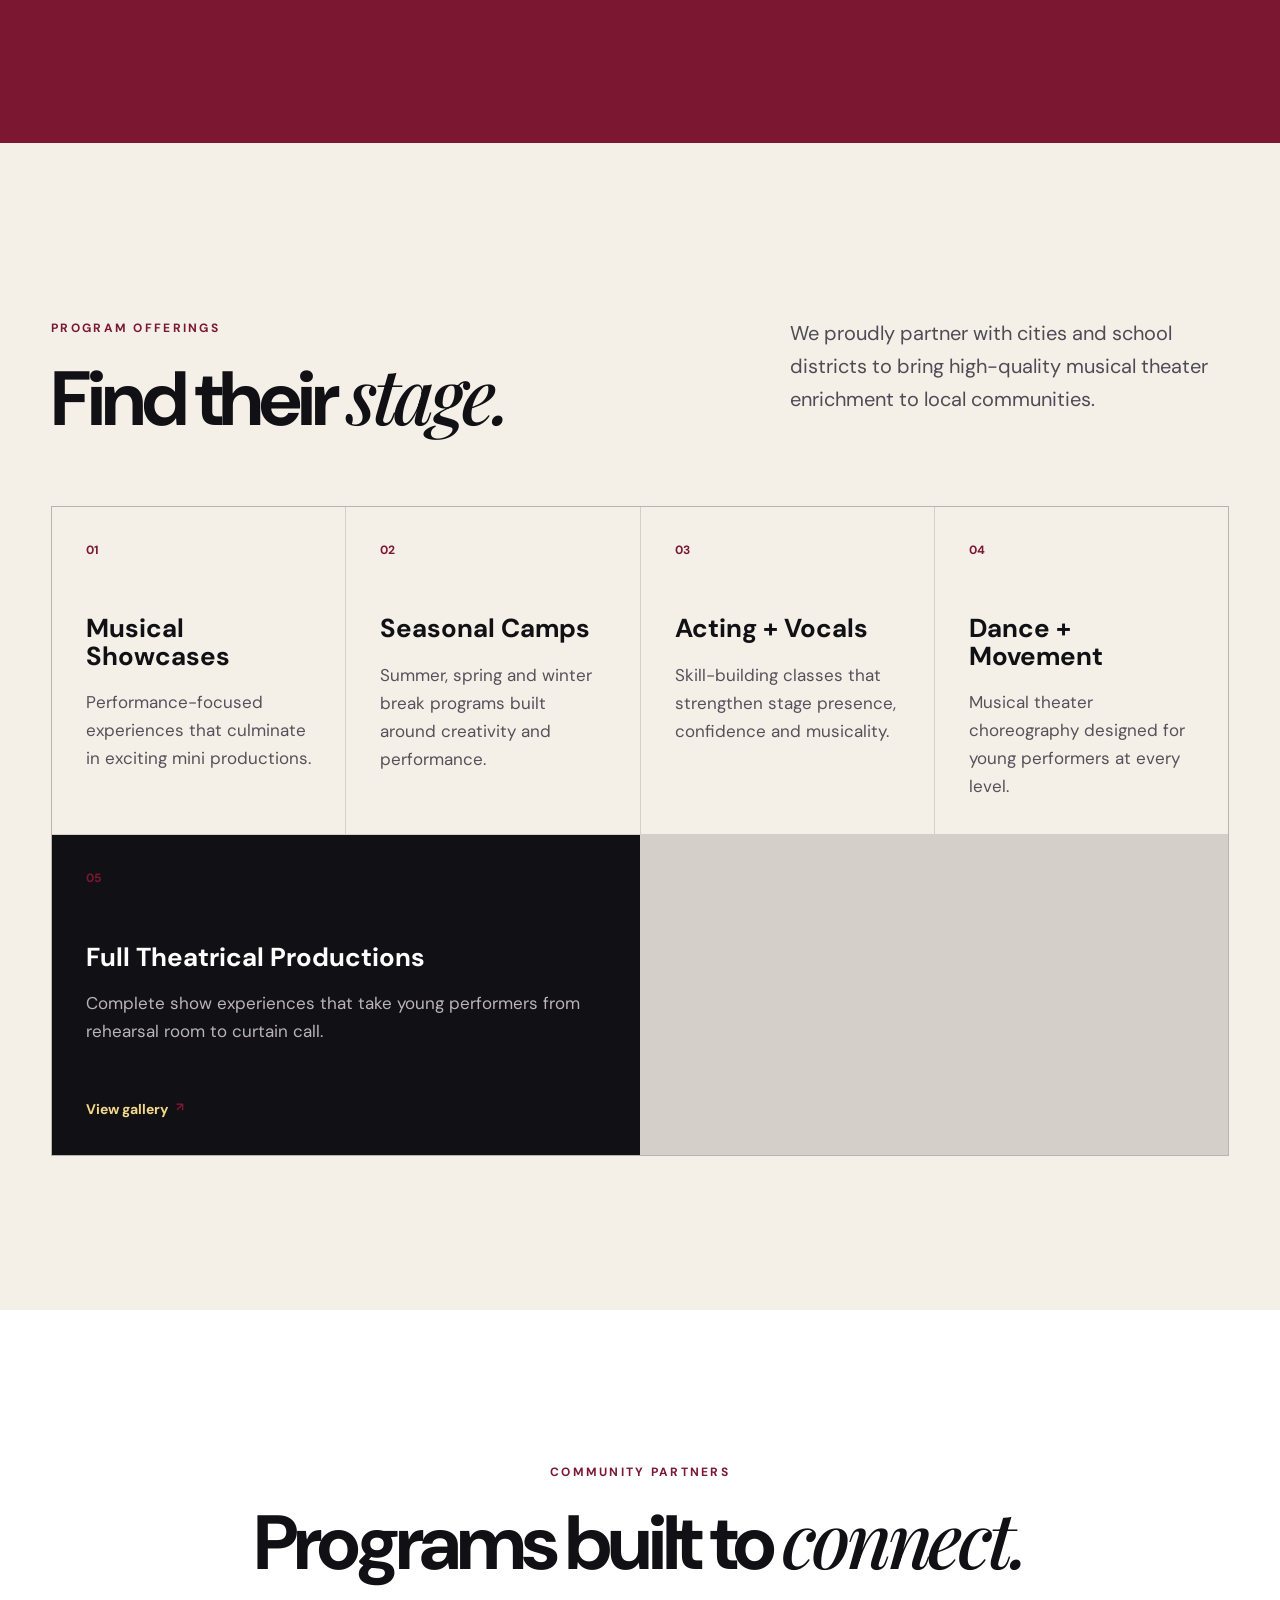
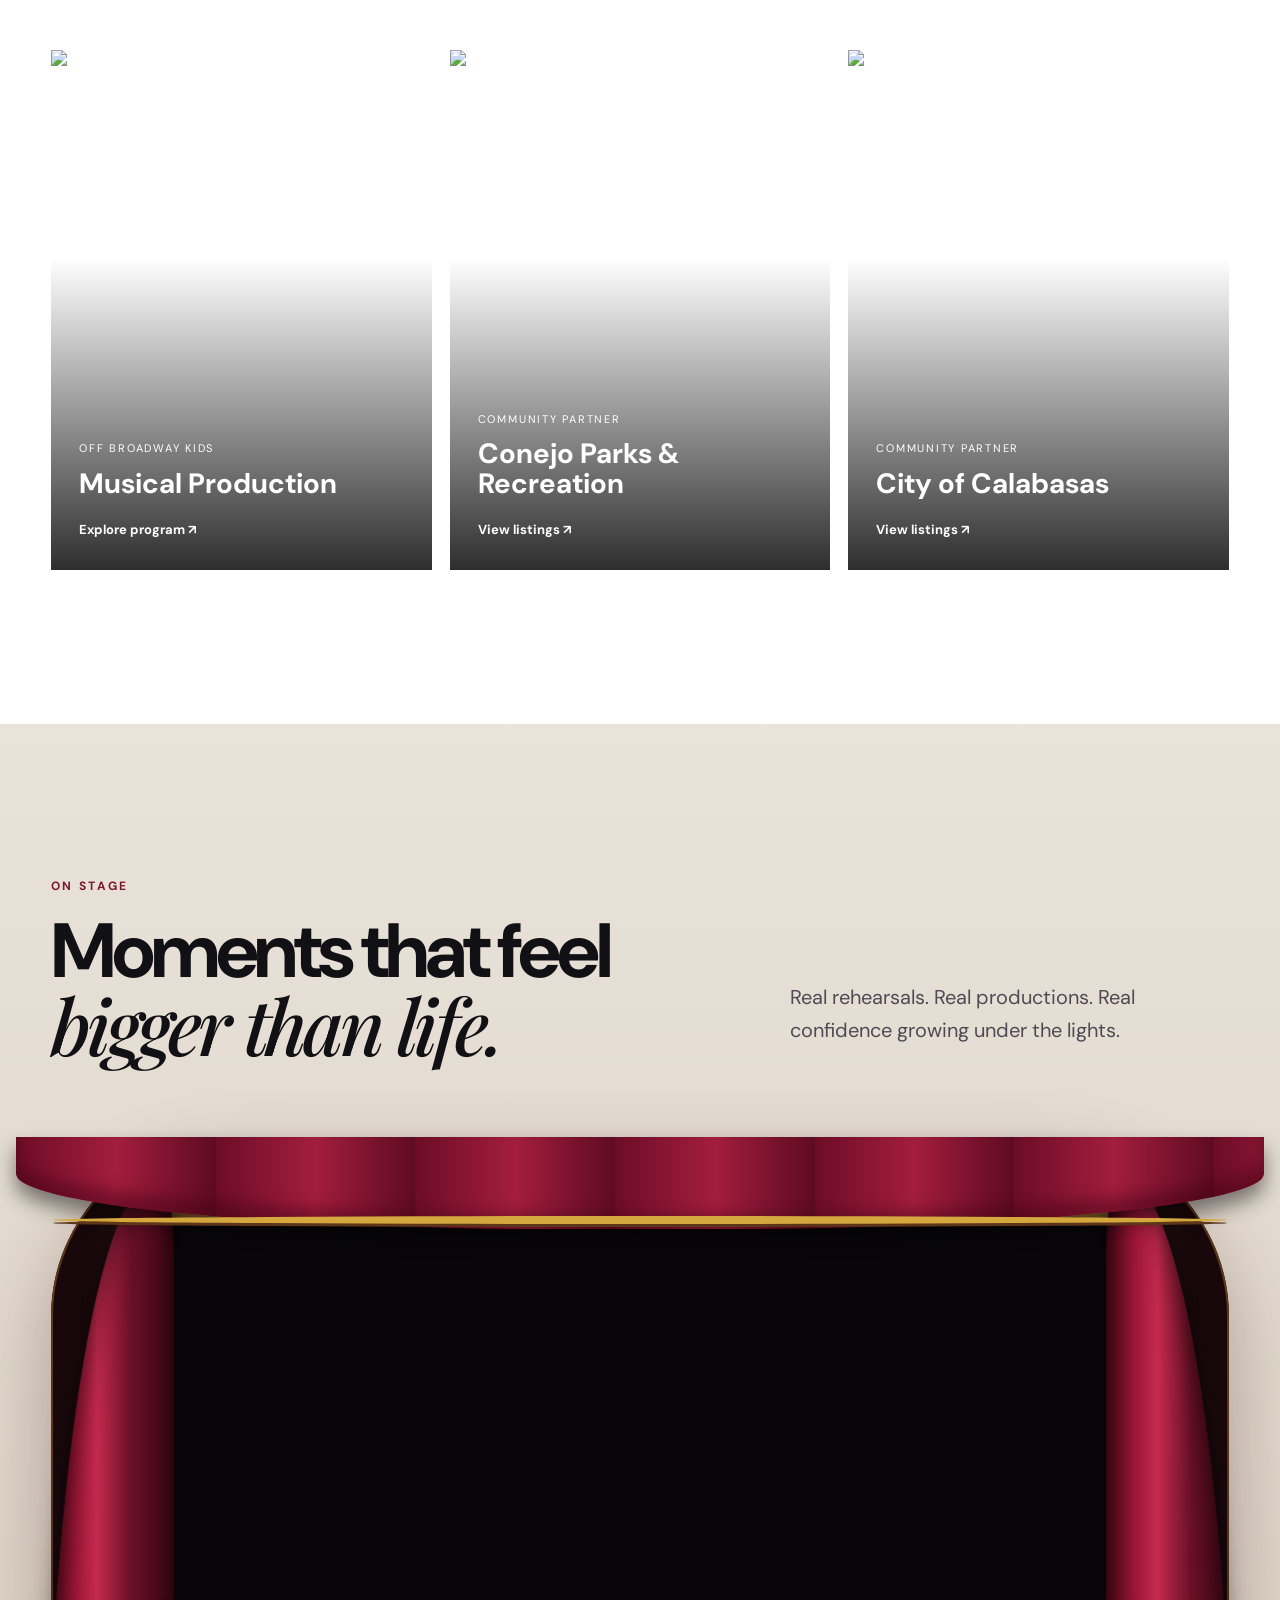
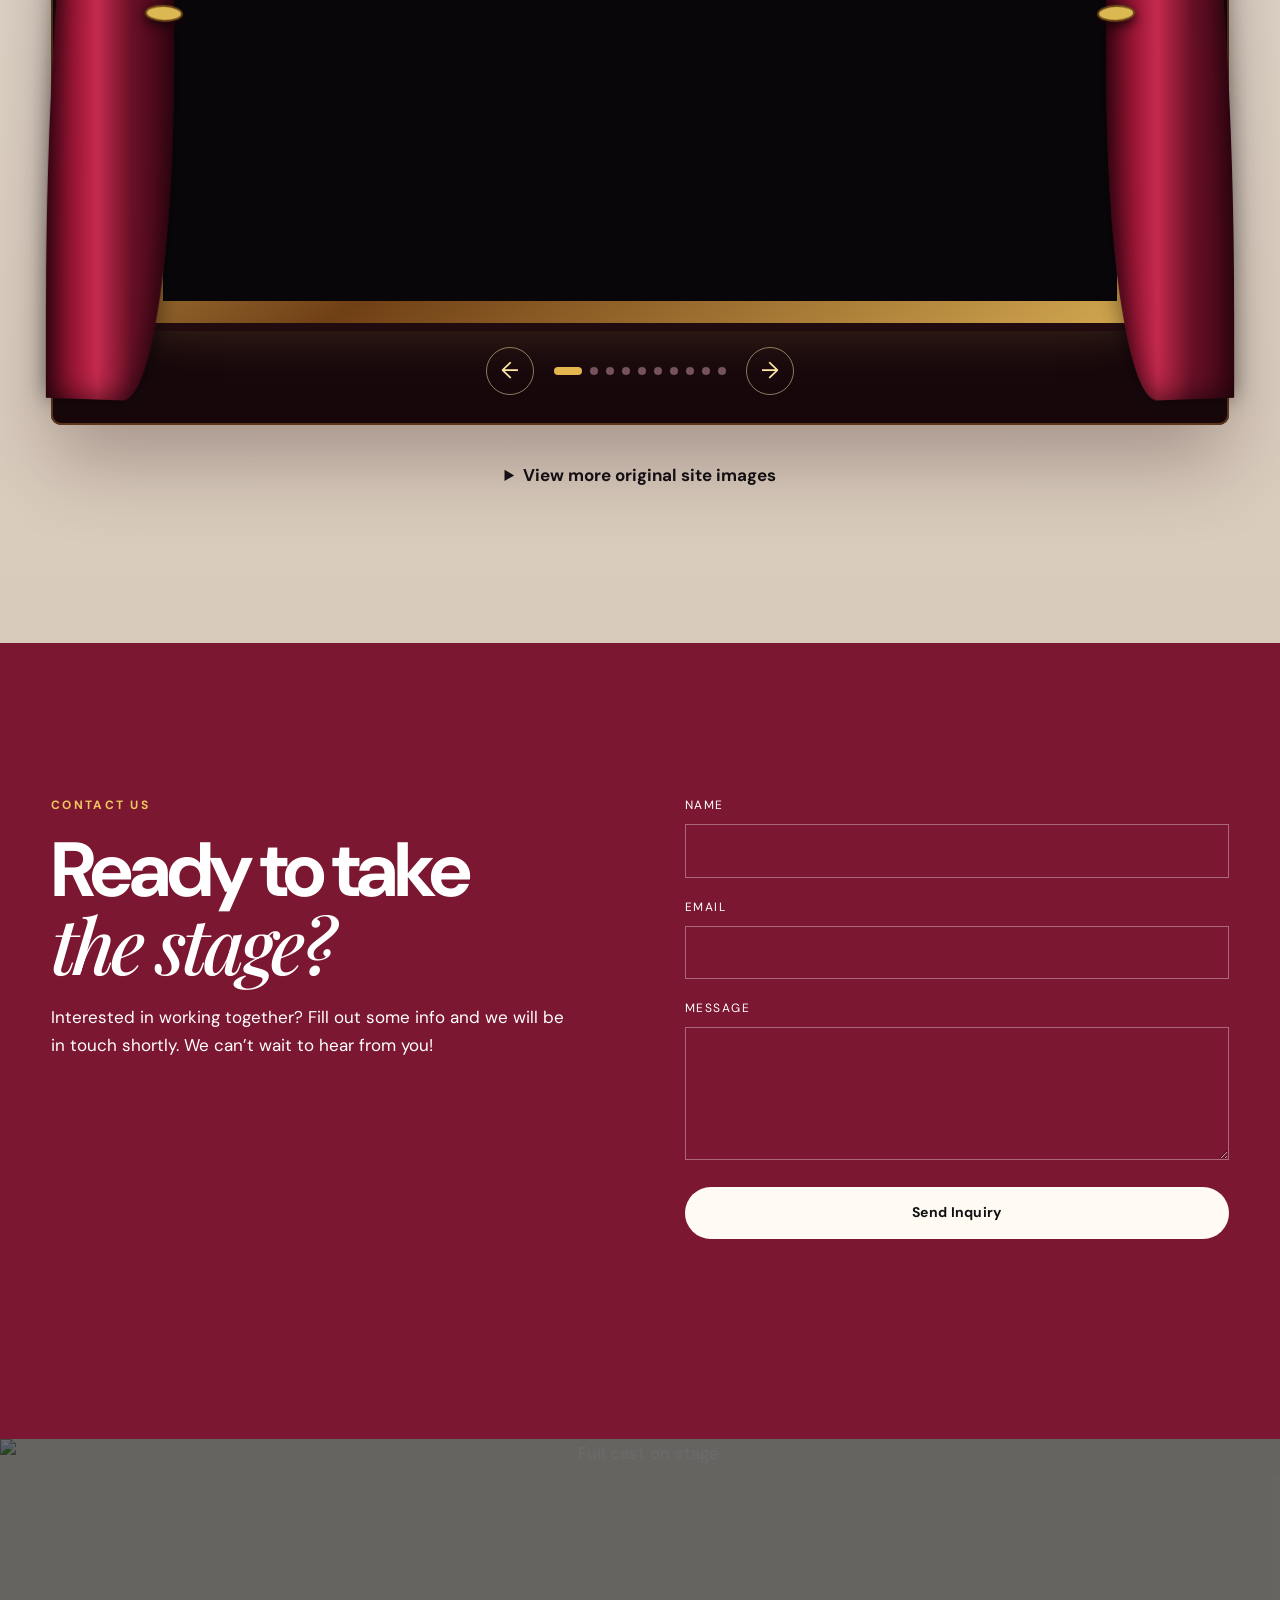
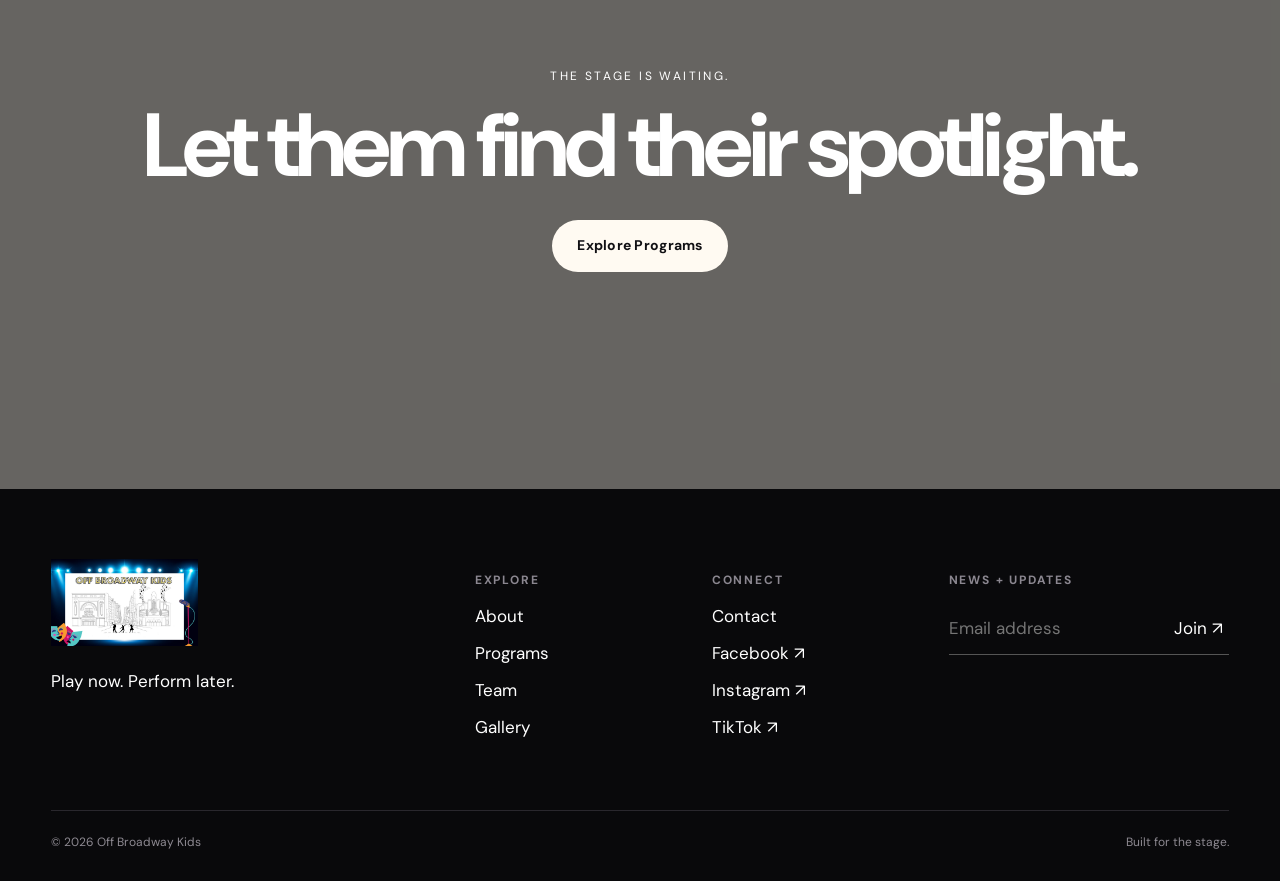
==== commit c2c31ecb: "h" ====
--- a/off-broadway-kids-redesign/index.html
+++ b/off-broadway-kids-redesign/index.html
@@ -11,8 +11,10 @@
 <body>
   <header class="site-header" data-header>
     <a class="brand" href="index.html" aria-label="Off Broadway Kids home">
-      <span class="brand-mark">OBK</span>
-      <span class="brand-name">Off Broadway Kids</span>
+      <picture>
+        <source media="(max-width: 640px)" srcset="assets/off-broadway-kids-logo-mobile.webp" />
+        <img class="brand-logo" src="assets/off-broadway-kids-logo.webp" alt="Off Broadway Kids" />
+      </picture>
     </a>
     <nav class="desktop-nav" aria-label="Primary navigation">
       <a href="#about">About</a>
@@ -39,12 +41,10 @@
       <div class="hero-media"><img src="https://images.squarespace-cdn.com/content/v1/67d76eadf82f2f4c7ae123e5/1318406e-6174-41d5-8264-76a0b1273d92/DSC_6806.jpg" alt="Young performers on stage" /></div>
       <div class="hero-overlay"></div>
       <div class="hero-content container reveal">
-        <p class="eyebrow light">Youth musical theater • Los Angeles</p>
         <h1>Where young<br><em>performers</em><br>take the stage.</h1>
         <p class="hero-copy">Immersive theater experiences that build confidence, creativity, friendship and a lifelong love of performing.</p>
         <div class="hero-actions"><a class="button" href="programs.html">Explore Programs</a><a class="text-link light" href="#gallery">See Our Productions <span>↗</span></a></div>
       </div>
-      <div class="scroll-cue">Scroll to discover <span>↓</span></div>
     </section>
 
     <section class="intro-strip" aria-label="Highlights">
@@ -97,15 +97,16 @@
       </div>
     </section>
 
-    <section class="section values">
-      <div class="container"><div class="section-heading center reveal"><p class="eyebrow light">More than a performance</p><h2>Built for the <em>person</em><br>behind the performer.</h2></div>
-      <div class="value-grid"><article><strong>01</strong><h3>Confidence</h3><p>Take creative risks, use your voice and own the stage.</p></article><article><strong>02</strong><h3>Creativity</h3><p>Explore acting, music, movement and character.</p></article><article><strong>03</strong><h3>Community</h3><p>Build friendships through shared rehearsal and performance.</p></article><article><strong>04</strong><h3>Performance</h3><p>Experience the thrill of bringing a complete show to life.</p></article></div></div>
-    </section>
-
     <section class="section gallery" id="gallery">
       <div class="container gallery-head reveal"><div><p class="eyebrow">On stage</p><h2>Moments that feel<br><em>bigger than life.</em></h2></div><p>Real rehearsals. Real productions. Real confidence growing under the lights.</p></div>
-      <div class="gallery-grid" data-gallery>
-        <button class="gallery-item tall" data-src="https://images.squarespace-cdn.com/content/v1/67d76eadf82f2f4c7ae123e5/667be713-2ffe-4e6f-93d2-9550baf9aaf8/Seussical-3663.jpg"><img loading="lazy" src="https://images.squarespace-cdn.com/content/v1/67d76eadf82f2f4c7ae123e5/667be713-2ffe-4e6f-93d2-9550baf9aaf8/Seussical-3663.jpg" alt="Seussical performance" /></button>
+      <div class="theater-slideshow reveal" data-slideshow aria-label="Production photo slideshow">
+        <div class="theater-valance" aria-hidden="true"></div>
+        <div class="curtain curtain-left" aria-hidden="true"></div>
+        <div class="curtain curtain-right" aria-hidden="true"></div>
+        <div class="stage-frame">
+          <div class="stage-lights" aria-hidden="true"><i></i><i></i><i></i><i></i><i></i></div>
+          <div class="gallery-grid" data-gallery aria-live="polite">
+        <button class="gallery-item tall is-active" data-src="https://images.squarespace-cdn.com/content/v1/67d76eadf82f2f4c7ae123e5/667be713-2ffe-4e6f-93d2-9550baf9aaf8/Seussical-3663.jpg"><img loading="eager" src="https://images.squarespace-cdn.com/content/v1/67d76eadf82f2f4c7ae123e5/667be713-2ffe-4e6f-93d2-9550baf9aaf8/Seussical-3663.jpg" alt="Seussical performance" /></button>
         <button class="gallery-item" data-src="https://images.squarespace-cdn.com/content/v1/67d76eadf82f2f4c7ae123e5/06fdc049-9627-42b3-b63d-c5186b45a2ea/Seussical-3555.jpg"><img loading="lazy" src="https://images.squarespace-cdn.com/content/v1/67d76eadf82f2f4c7ae123e5/06fdc049-9627-42b3-b63d-c5186b45a2ea/Seussical-3555.jpg" alt="Young performers in red costumes" /></button>
         <button class="gallery-item" data-src="https://images.squarespace-cdn.com/content/v1/67d76eadf82f2f4c7ae123e5/997cde6d-2b16-4082-8f26-7fdef841cf58/DSC_3230-Enhanced-NR.jpg"><img loading="lazy" src="https://images.squarespace-cdn.com/content/v1/67d76eadf82f2f4c7ae123e5/997cde6d-2b16-4082-8f26-7fdef841cf58/DSC_3230-Enhanced-NR.jpg" alt="Children performing a musical number" /></button>
         <button class="gallery-item wide" data-src="https://images.squarespace-cdn.com/content/v1/67d76eadf82f2f4c7ae123e5/7fa0b95e-b186-4bcf-a3df-e772a8b12080/Seussical-3505.jpg"><img loading="lazy" src="https://images.squarespace-cdn.com/content/v1/67d76eadf82f2f4c7ae123e5/7fa0b95e-b186-4bcf-a3df-e772a8b12080/Seussical-3505.jpg" alt="Full Seussical cast on stage" /></button>
@@ -115,6 +116,13 @@
         <button class="gallery-item" data-src="https://images.squarespace-cdn.com/content/v1/67d76eadf82f2f4c7ae123e5/1763888960704-4XJH71WEWJMUFH0LB3PK/DSC_6838.jpg"><img loading="lazy" src="https://images.squarespace-cdn.com/content/v1/67d76eadf82f2f4c7ae123e5/1763888960704-4XJH71WEWJMUFH0LB3PK/DSC_6838.jpg" alt="Ensemble performance" /></button>
         <button class="gallery-item wide" data-src="https://images.squarespace-cdn.com/content/v1/67d76eadf82f2f4c7ae123e5/1763889008287-KILEAVQK268XWS5I6IN6/DSC_3460-Enhanced-NR.jpg"><img loading="lazy" src="https://images.squarespace-cdn.com/content/v1/67d76eadf82f2f4c7ae123e5/1763889008287-KILEAVQK268XWS5I6IN6/DSC_3460-Enhanced-NR.jpg" alt="Musical cast dancing" /></button>
         <button class="gallery-item" data-src="https://images.squarespace-cdn.com/content/v1/67d76eadf82f2f4c7ae123e5/d3d2d524-3335-45a7-ac88-bf8bf88e16d0/Seussical-3909.jpg"><img loading="lazy" src="https://images.squarespace-cdn.com/content/v1/67d76eadf82f2f4c7ae123e5/d3d2d524-3335-45a7-ac88-bf8bf88e16d0/Seussical-3909.jpg" alt="Cat in the Hat from behind" /></button>
+          </div>
+        </div>
+        <div class="slideshow-controls">
+          <button type="button" class="slide-arrow" data-slide-prev aria-label="Previous production photo">←</button>
+          <div class="slide-dots" data-slide-dots aria-label="Choose a production photo"></div>
+          <button type="button" class="slide-arrow" data-slide-next aria-label="Next production photo">→</button>
+        </div>
       </div>
       <details class="archive-images container"><summary>View more original site images</summary><div class="archive-grid">
         <img loading="lazy" src="https://images.squarespace-cdn.com/content/v1/67d76eadf82f2f4c7ae123e5/51dd0da8-1a1d-4014-b666-78a9c39e1401/IMG_6401%2Bcopy.png" alt="Youth showcase" />
@@ -142,7 +150,7 @@
     <section class="final-cta"><img loading="lazy" src="https://images.squarespace-cdn.com/content/v1/67d76eadf82f2f4c7ae123e5/7fa0b95e-b186-4bcf-a3df-e772a8b12080/Seussical-3505.jpg" alt="Full cast on stage" /><div class="final-overlay"></div><div class="final-content reveal"><p>The stage is waiting.</p><h2>Let them find their spotlight.</h2><a class="button button-light" href="programs.html">Explore Programs</a></div></section>
   </main>
 
-  <footer class="footer"><div class="container footer-grid"><div><div class="brand footer-brand"><span class="brand-mark">OBK</span><span class="brand-name">Off Broadway Kids</span></div><p>Play now. Perform later.</p></div><div><h3>Explore</h3><a href="#about">About</a><a href="programs.html">Programs</a><a href="team.html">Team</a><a href="#gallery">Gallery</a></div><div><h3>Connect</h3><a href="#contact">Contact</a><a href="https://www.instagram.com/offbroadwaykids/?hl=en" target="_blank" rel="noreferrer">Instagram ↗</a></div><div class="newsletter"><h3>News + updates</h3><form onsubmit="event.preventDefault()"><input type="email" placeholder="Email address" aria-label="Email address"><button type="submit">Join ↗</button></form></div></div><div class="container footer-bottom"><span>© 2026 Off Broadway Kids</span><span>Built for the stage.</span></div></footer>
+  <footer class="footer"><div class="container footer-grid"><div><div class="brand footer-brand"><picture><source media="(max-width: 640px)" srcset="assets/off-broadway-kids-logo-mobile.webp"><img class="brand-logo" src="assets/off-broadway-kids-logo.webp" alt="Off Broadway Kids"></picture></div><p>Play now. Perform later.</p></div><div><h3>Explore</h3><a href="#about">About</a><a href="programs.html">Programs</a><a href="team.html">Team</a><a href="#gallery">Gallery</a></div><div><h3>Connect</h3><a href="#contact">Contact</a><a href="https://www.facebook.com/offbroadwaykids?mibextid=wwXIfr" target="_blank" rel="noopener noreferrer">Facebook ↗</a><a href="https://www.instagram.com/offbroadwaykids?igsh=NTc4MTIwNjQ2YQ%3D%3D&amp;utm_source=qr" target="_blank" rel="noopener noreferrer">Instagram ↗</a><a href="https://www.tiktok.com/@off.broadway.kids?lang=en" target="_blank" rel="noopener noreferrer">TikTok ↗</a></div><div class="newsletter"><h3>News + updates</h3><form onsubmit="event.preventDefault()"><input type="email" placeholder="Email address" aria-label="Email address"><button type="submit">Join ↗</button></form></div></div><div class="container footer-bottom"><span>© 2026 Off Broadway Kids</span><span>Built for the stage.</span></div></footer>
 
   <div class="lightbox" data-lightbox aria-hidden="true"><button class="lightbox-close" data-lightbox-close aria-label="Close image">×</button><img src="" alt="Expanded gallery view" data-lightbox-image></div>
   <script src="js/main.js"></script>
--- a/off-broadway-kids-redesign/css/styles.css
+++ b/off-broadway-kids-redesign/css/styles.css
@@ -2,3 +2,30 @@
 :root{--ink:#111014;--paper:#f4f0e8;--cream:#fffaf2;--wine:#7c1732;--red:#a31d3e;--gold:#e5b64f;--line:rgba(17,16,20,.14);--max:1280px;--pad:clamp(20px,4vw,64px);--serif:'Playfair Display',Georgia,serif;--sans:'DM Sans',Arial,sans-serif}*{box-sizing:border-box}html{scroll-behavior:smooth}body{margin:0;background:var(--paper);color:var(--ink);font-family:var(--sans);font-size:17px;line-height:1.65}body.menu-open{overflow:hidden}img{display:block;width:100%;height:100%;object-fit:cover}a{color:inherit;text-decoration:none}button,input,textarea{font:inherit}.container{width:min(calc(100% - 2*var(--pad)),var(--max));margin:auto}.site-header{position:fixed;z-index:50;top:0;left:0;right:0;height:88px;display:flex;align-items:center;padding:0 var(--pad);color:white;transition:.35s;background:linear-gradient(to bottom,rgba(0,0,0,.55),transparent)}.site-header.scrolled,.site-header.solid{height:72px;background:rgba(17,16,20,.93);backdrop-filter:blur(18px);border-bottom:1px solid rgba(255,255,255,.1)}.brand{display:flex;align-items:center;gap:12px;font-weight:700}.brand-mark{width:42px;height:42px;border:1px solid currentColor;border-radius:50%;display:grid;place-items:center;font-size:12px;letter-spacing:.08em}.brand-name{font-size:14px;letter-spacing:.04em}.desktop-nav{display:flex;gap:30px;margin-left:auto;margin-right:34px;font-size:14px}.desktop-nav a{opacity:.78;transition:.2s}.desktop-nav a:hover,.desktop-nav .active{opacity:1}.button{display:inline-flex;align-items:center;justify-content:center;min-height:52px;padding:0 25px;border:0;border-radius:999px;background:var(--wine);color:#fff;font-weight:700;font-size:14px;letter-spacing:.02em;transition:.25s;cursor:pointer}.button:hover{transform:translateY(-2px);background:#921a3a}.button-small{min-height:44px;padding:0 20px}.button-light{background:var(--cream);color:var(--ink)}.button-light:hover{background:white}.menu-toggle{display:none;margin-left:auto;background:none;border:0;width:44px;height:44px;padding:10px}.menu-toggle span{display:block;height:1px;background:white;margin:7px 0}.mobile-menu{position:fixed;z-index:45;inset:0;background:var(--ink);color:white;display:grid;align-items:center;transform:translateY(-110%);transition:.45s cubic-bezier(.75,0,.25,1)}.mobile-menu.open{transform:none}.mobile-menu-inner{padding:100px var(--pad) 40px;display:flex;flex-direction:column;gap:18px}.mobile-menu-inner>a:not(.button){font-size:clamp(34px,9vw,56px);font-weight:600;line-height:1.05}.hero{position:relative;min-height:100svh;color:white;display:flex;align-items:flex-end;overflow:hidden;background:#000}.hero-media,.hero-overlay{position:absolute;inset:0}.hero-media img{object-position:center 30%;transform:scale(1.02)}.hero-overlay{background:linear-gradient(90deg,rgba(5,4,8,.82) 0%,rgba(5,4,8,.48) 48%,rgba(5,4,8,.22) 100%),linear-gradient(to top,rgba(5,4,8,.72),transparent 50%)}.hero-content{position:relative;z-index:2;padding-bottom:clamp(80px,10vh,120px)}.eyebrow{text-transform:uppercase;letter-spacing:.19em;font-size:12px;font-weight:700;color:var(--wine);margin:0 0 18px}.eyebrow.light{color:#f0c65d}.hero h1,.page-hero h1{font-size:clamp(58px,8.8vw,138px);line-height:.82;letter-spacing:-.065em;margin:0;max-width:1000px}.hero h1 em,.page-hero h1 em,.section h2 em{font-family:var(--serif);font-weight:500}.hero-copy{font-size:clamp(18px,2vw,23px);max-width:650px;margin:34px 0}.hero-actions{display:flex;gap:26px;align-items:center}.text-link{font-weight:700;font-size:14px;display:inline-flex;gap:8px}.text-link.light{color:#fff}.scroll-cue{position:absolute;z-index:2;right:var(--pad);bottom:36px;font-size:11px;text-transform:uppercase;letter-spacing:.16em;writing-mode:vertical-rl;display:flex;gap:12px;align-items:center}.intro-strip{background:var(--gold);overflow:hidden;padding:14px 0}.marquee{display:flex;width:max-content;animation:marquee 26s linear infinite;font-size:12px;font-weight:700;letter-spacing:.18em}.marquee span{padding-right:20px}@keyframes marquee{to{transform:translateX(-50%)}}.section{padding:clamp(90px,12vw,170px) 0}.split-grid{display:grid;grid-template-columns:1fr 1fr;gap:clamp(50px,8vw,130px);align-items:start}.section h2{font-size:clamp(48px,6vw,92px);line-height:.95;letter-spacing:-.055em;margin:0}.prose p{font-size:clamp(18px,1.5vw,21px);margin:0 0 24px;color:#3b3740}.editorial-collage{margin-top:80px;display:grid;grid-template-columns:1.15fr .75fr;grid-template-rows:240px 320px;gap:20px;position:relative}.editorial-collage figure{margin:0;overflow:hidden}.collage-a{grid-row:1/3}.collage-b{grid-column:2}.stat-card{background:var(--ink);color:white;padding:36px;display:flex;flex-direction:column;justify-content:flex-end}.stat-card strong{font-family:var(--serif);font-style:italic;font-size:80px;line-height:.85;color:var(--gold)}.stat-card span{max-width:260px;margin-top:20px}.featured-program{background:var(--wine);color:white}.feature-grid{display:grid;grid-template-columns:1.08fr .92fr;gap:clamp(40px,7vw,100px);align-items:center}.feature-image{height:min(70vw,720px);max-height:720px;overflow:hidden}.feature-copy h2{margin-bottom:8px}.feature-copy h3{font-family:var(--serif);font-style:italic;font-weight:500;font-size:clamp(28px,3vw,46px);margin:0 0 28px;color:#f4d98b}.feature-copy p{max-width:620px}.feature-copy .lead{font-size:22px;font-weight:600}.feature-copy .button{margin-top:18px}.program-intro,.gallery-head{display:grid;grid-template-columns:1.2fr .8fr;gap:80px;align-items:end;margin-bottom:70px}.program-intro>p,.gallery-head>p{font-size:20px;color:#504a55}.program-grid{display:grid;grid-template-columns:repeat(4,1fr);gap:1px;background:var(--line);border:1px solid var(--line)}.program-card{background:var(--paper);padding:34px;min-height:320px;display:flex;flex-direction:column}.program-card span{font-size:12px;color:var(--wine);font-weight:700}.program-card h3{font-size:26px;line-height:1.05;margin:55px 0 18px}.program-card p{color:#57505a;margin:0}.program-card.wide{grid-column:span 2;background:var(--ink);color:white}.program-card.wide p{color:#b9b4bc}.program-card .text-link{margin-top:auto;color:#f4d98b}.partners{background:#fff}.section-heading.center{text-align:center;max-width:850px;margin:0 auto 70px}.partner-cards{display:grid;grid-template-columns:repeat(3,1fr);gap:18px}.partner-card{position:relative;min-height:520px;overflow:hidden;color:white}.partner-card:after{content:'';position:absolute;inset:0;background:linear-gradient(to top,rgba(0,0,0,.82),transparent 60%)}.partner-card img{transition:.55s}.partner-card:hover img{transform:scale(1.035)}.partner-card div{position:absolute;z-index:2;left:28px;right:28px;bottom:28px}.partner-card p{font-size:11px;text-transform:uppercase;letter-spacing:.16em}.partner-card h3{font-size:28px;line-height:1.05;margin:8px 0 16px}.partner-card span{font-size:13px;font-weight:700}.values{background:var(--ink);color:white}.value-grid{display:grid;grid-template-columns:repeat(4,1fr);margin-top:70px;border-top:1px solid rgba(255,255,255,.18)}.value-grid article{padding:35px 28px;border-right:1px solid rgba(255,255,255,.18)}.value-grid article:last-child{border:0}.value-grid strong{font-size:12px;color:var(--gold)}.value-grid h3{font-size:25px;margin:45px 0 12px}.value-grid p{color:#aaa5ad}.gallery{background:#e9e3da}.gallery-grid{display:grid;grid-template-columns:repeat(4,1fr);grid-auto-rows:240px;gap:10px;padding:0 10px}.gallery-item{border:0;padding:0;overflow:hidden;cursor:zoom-in;background:#ccc}.gallery-item.tall{grid-row:span 2}.gallery-item.wide{grid-column:span 2}.gallery-item img{transition:.4s}.gallery-item:hover img{transform:scale(1.035)}.archive-images{margin-top:28px}.archive-images summary{cursor:pointer;font-weight:700}.archive-grid{display:grid;grid-template-columns:repeat(4,1fr);gap:10px;margin-top:20px}.archive-grid img{height:240px}.contact{background:var(--wine);color:#fff}.contact-grid{display:grid;grid-template-columns:1fr 1fr;gap:90px}.contact-grid>div>p:last-child{max-width:520px}.contact-form{display:grid;gap:20px}.contact-form label{font-size:12px;text-transform:uppercase;letter-spacing:.12em}.contact-form input,.contact-form textarea{width:100%;margin-top:8px;background:transparent;border:1px solid rgba(255,255,255,.35);color:white;padding:16px 18px;border-radius:0;outline:none}.contact-form input:focus,.contact-form textarea:focus{border-color:white}.form-note{font-size:13px}.final-cta{position:relative;min-height:650px;display:grid;place-items:center;text-align:center;color:white;overflow:hidden}.final-cta>img,.final-overlay{position:absolute;inset:0}.final-overlay{background:rgba(0,0,0,.58)}.final-content{position:relative;z-index:2;padding:60px 20px}.final-content p{text-transform:uppercase;letter-spacing:.2em;font-size:12px}.final-content h2{font-size:clamp(52px,7vw,100px);line-height:.92;letter-spacing:-.05em;max-width:1000px;margin:18px auto 32px}.footer{background:#09090b;color:white;padding:70px 0 28px}.footer-grid{display:grid;grid-template-columns:2fr 1fr 1fr 1.5fr;gap:50px}.footer h3{font-size:12px;text-transform:uppercase;letter-spacing:.15em;color:#8b8790}.footer a{display:block;margin:9px 0}.footer-brand{margin-bottom:20px}.newsletter form{display:flex;border-bottom:1px solid #555}.newsletter input{border:0;background:none;color:white;min-width:0;padding:12px 0;flex:1}.newsletter button{border:0;background:none;color:white;cursor:pointer}.footer-bottom{border-top:1px solid #29272d;margin-top:60px;padding-top:22px;display:flex;justify-content:space-between;font-size:12px;color:#8e8a92}.lightbox{position:fixed;z-index:100;inset:0;background:rgba(0,0,0,.94);display:none;place-items:center;padding:6vw}.lightbox.open{display:grid}.lightbox img{max-width:92vw;max-height:88vh;object-fit:contain}.lightbox-close{position:absolute;right:25px;top:20px;border:0;background:none;color:white;font-size:44px;cursor:pointer}.reveal{opacity:0;transform:translateY(24px);transition:.75s cubic-bezier(.2,.7,.2,1)}.reveal.visible{opacity:1;transform:none}.subpage{padding-top:72px}.page-hero{padding:clamp(100px,14vw,180px) 0 80px;background:var(--ink);color:white}.page-hero p:last-child{font-size:20px;max-width:650px;margin-top:28px;color:#bbb6bf}.admin-profile{display:grid;grid-template-columns:.75fr 1.25fr;gap:70px;align-items:start;padding:80px 0;border-bottom:1px solid var(--line)}.admin-profile.reverse .portrait{order:2}.admin-profile .portrait{height:620px;background:#ddd;overflow:hidden}.admin-profile h2{font-size:clamp(48px,5vw,76px);margin-bottom:25px}.admin-profile p{color:#464049}.scene-team{background:#fff}.team-grid{display:grid;grid-template-columns:repeat(3,1fr);gap:40px 20px;margin-top:60px}.team-card img{height:440px;object-position:center top}.team-card h3{font-size:24px;margin:18px 0 4px}.team-card p{margin:0;color:#666}.listing-stack{display:grid;gap:40px}.listing{display:grid;grid-template-columns:1fr 1fr;background:#fff}.listing>div:not(.listing-image){padding:clamp(35px,5vw,70px);align-self:center}.listing-image{min-height:480px}.listing h2{font-size:clamp(40px,4vw,64px);margin-bottom:22px}.listing ul{padding-left:20px}.listing .button{margin-top:18px}
 @media(max-width:980px){.desktop-nav,.header-cta{display:none}.menu-toggle{display:block}.site-header{height:72px}.brand-name{display:none}.split-grid,.feature-grid,.contact-grid,.admin-profile,.listing{grid-template-columns:1fr}.program-grid{grid-template-columns:repeat(2,1fr)}.partner-cards{grid-template-columns:1fr}.partner-card{min-height:420px}.value-grid{grid-template-columns:1fr 1fr}.gallery-grid{grid-template-columns:repeat(2,1fr)}.footer-grid{grid-template-columns:1fr 1fr}.admin-profile.reverse .portrait{order:0}.admin-profile .portrait{height:520px}.team-grid{grid-template-columns:repeat(2,1fr)}.listing:nth-child(even) .listing-image{order:-1}}
 @media(max-width:640px){body{font-size:16px}.hero{min-height:88svh}.hero h1,.page-hero h1{font-size:clamp(52px,16vw,78px);line-height:.87}.hero-copy{font-size:17px;line-height:1.55}.hero-actions{align-items:flex-start;flex-direction:column;gap:18px}.scroll-cue{display:none}.section{padding:82px 0}.split-grid,.program-intro,.gallery-head{grid-template-columns:1fr;gap:28px}.editorial-collage{grid-template-columns:1fr;grid-template-rows:auto;margin-top:50px}.collage-a,.collage-b{grid-column:auto;grid-row:auto;height:390px}.stat-card{min-height:250px}.feature-image{height:520px}.feature-copy h2{font-size:48px}.program-grid{grid-template-columns:1fr}.program-card,.program-card.wide{grid-column:auto;min-height:250px}.program-card h3{margin-top:35px}.partner-card{min-height:480px}.value-grid{grid-template-columns:1fr}.value-grid article{border-right:0;border-bottom:1px solid rgba(255,255,255,.18)}.gallery-grid{grid-auto-rows:180px;padding:0 8px}.gallery-item.wide{grid-column:span 2}.archive-grid{grid-template-columns:1fr 1fr}.archive-grid img{height:180px}.contact-grid{gap:55px}.final-cta{min-height:520px}.footer-grid{grid-template-columns:1fr}.footer-bottom{gap:20px;flex-direction:column}.admin-profile{padding:55px 0;gap:30px}.admin-profile .portrait{height:460px}.team-grid{grid-template-columns:1fr 1fr;gap:28px 10px}.team-card img{height:270px}.team-card h3{font-size:19px}.team-card p{font-size:13px}.listing{display:flex;flex-direction:column}.listing-image{min-height:340px}.listing>div:not(.listing-image){padding:30px 24px}.listing h2{font-size:38px}}@media(prefers-reduced-motion:reduce){*{scroll-behavior:auto!important;animation:none!important;transition:none!important}.reveal{opacity:1;transform:none}}
+
+/* Official logo artwork mirrored from offbroadwaykids.com. */
+.brand{gap:0}.brand picture{display:block;height:50px}.brand-logo{display:block;width:auto;height:50px;object-fit:contain}.footer-brand picture{height:auto}.footer-brand .brand-logo{height:88px}
+@media(max-width:640px){.brand picture,.brand-logo{height:42px}.footer-brand .brand-logo{height:76px}}
+.footer-socials{display:flex;gap:20px}.footer-socials a{margin:0}
+@media(max-width:640px){.footer-socials{flex-wrap:wrap;gap:8px 18px}}
+
+/* Theatrical gallery slideshow */
+.gallery{background:linear-gradient(180deg,#e9e3da 0%,#d8caba 100%);overflow:hidden}.theater-slideshow{position:relative;width:min(calc(100% - 2*var(--pad)),1180px);margin:0 auto;padding:62px clamp(28px,7vw,92px) 30px;background:#17070b;border-radius:180px 180px 10px 10px;box-shadow:0 36px 80px rgba(46,12,21,.3),inset 0 0 0 2px #5d3518}.stage-frame{position:relative;z-index:2;padding:22px 22px 0;background:linear-gradient(145deg,#7b4c22,#e1bb63 25%,#704015 60%,#d3a850);box-shadow:0 0 0 8px #220b0f,0 0 55px rgba(255,208,105,.22)}.gallery-grid{position:relative;display:block;height:clamp(420px,57vw,680px);padding:0;background:#080609;overflow:hidden}.gallery-grid .gallery-item,.gallery-grid .gallery-item.tall,.gallery-grid .gallery-item.wide{position:absolute;inset:0;display:block;width:100%;height:100%;padding:0;border:0;opacity:0;visibility:hidden;transform:scale(1.04);transition:opacity .8s ease,transform 1.2s ease;cursor:zoom-in;background:#080609}.gallery-grid .gallery-item.is-active{opacity:1;visibility:visible;transform:scale(1);z-index:2}.gallery-grid .gallery-item img{width:100%;height:100%;object-fit:cover;transition:transform 8s linear}.gallery-grid .gallery-item.is-active img{transform:scale(1.035)}.stage-caption{min-height:62px;padding:14px 4px 10px;display:flex;align-items:center;justify-content:space-between;color:#fff8e7;font-family:var(--serif);font-size:clamp(18px,2vw,27px);font-style:italic}.stage-caption small{font-family:var(--sans);font-style:normal;font-size:11px;letter-spacing:.18em;color:#efd28a}.theater-valance{position:absolute;z-index:5;left:-3%;right:-3%;top:0;height:92px;background:repeating-linear-gradient(90deg,#6d0d26 0,#a31d3e 8%,#5e0b21 16%);border-radius:50% 50% 44% 44%/0 0 60% 60%;box-shadow:0 12px 20px rgba(0,0,0,.48),inset 0 -14px 15px rgba(61,0,17,.45);pointer-events:none}.theater-valance:after{content:'';position:absolute;left:3%;right:3%;bottom:5px;height:8px;background:#d4a83f;border-radius:100%;box-shadow:0 3px #5d3518}.curtain{position:absolute;z-index:4;top:35px;bottom:25px;width:clamp(54px,10vw,140px);background:repeating-linear-gradient(90deg,#4d0719 0,#9b1636 22%,#c52a4e 40%,#681026 67%,#3e0615 100%);box-shadow:inset 0 0 28px rgba(0,0,0,.65),0 0 22px rgba(0,0,0,.5);pointer-events:none}.curtain:after{content:'';position:absolute;top:52%;width:34px;height:13px;background:#dcb852;border:2px solid #6c4518;border-radius:50%;box-shadow:0 4px 12px #160408}.curtain-left{left:0;border-radius:100% 12% 45% 0;transform:skewY(2deg)}.curtain-left:after{right:-9px}.curtain-right{right:0;border-radius:12% 100% 0 45%;transform:skewY(-2deg)}.curtain-right:after{left:-9px}.stage-lights{position:absolute;z-index:4;top:-14px;left:15%;right:15%;display:flex;justify-content:space-between;pointer-events:none}.stage-lights i{width:12px;height:12px;border-radius:50%;background:#fff4b7;box-shadow:0 0 10px #fff,0 0 28px #ffc84d}.slideshow-controls{position:relative;z-index:6;margin-top:24px;display:flex;align-items:center;justify-content:center;gap:20px}.slide-arrow{width:48px;height:48px;border:1px solid rgba(255,232,176,.5);border-radius:50%;background:transparent;color:#ffe6aa;font-size:23px;cursor:pointer;transition:.2s}.slide-arrow:hover,.slide-arrow:focus-visible{background:#e5b64f;color:#251009;transform:scale(1.06)}.slide-dots{display:flex;gap:8px}.slide-dots button{width:8px;height:8px;padding:0;border:0;border-radius:50%;background:#74515b;cursor:pointer;transition:.3s}.slide-dots button.is-active{width:28px;border-radius:10px;background:#e5b64f}.slideshow-hint{text-align:center;margin:14px 0 0;color:#af939b;font-size:11px;text-transform:uppercase;letter-spacing:.12em}.archive-images{margin-top:36px}.archive-images summary{text-align:center}.theater-slideshow.visible .curtain-left{animation:curtain-left 1.2s .2s both cubic-bezier(.65,0,.2,1)}.theater-slideshow.visible .curtain-right{animation:curtain-right 1.2s .2s both cubic-bezier(.65,0,.2,1)}@keyframes curtain-left{from{transform:translateX(35%) scaleX(1.4)}to{transform:translateX(-4%) skewY(2deg)}}@keyframes curtain-right{from{transform:translateX(-35%) scaleX(1.4)}to{transform:translateX(4%) skewY(-2deg)}}
+@media(max-width:640px){.theater-slideshow{width:calc(100% - 16px);padding:48px 24px 22px;border-radius:90px 90px 8px 8px}.theater-valance{height:65px}.curtain{width:44px}.stage-frame{padding:10px 10px 0}.gallery-grid{height:62vw;min-height:300px}.stage-caption{min-height:55px;font-size:16px}.slideshow-controls{gap:12px}.slide-dots{gap:5px}.slide-dots button{width:6px;height:6px}.slide-dots button.is-active{width:18px}.slideshow-hint{display:none}}
+
+/* Compact social links in the primary header */
+.header-socials{display:flex;align-items:center;gap:7px;margin-right:16px}.header-socials a{width:32px;height:32px;display:grid;place-items:center;border:1px solid rgba(255,255,255,.32);border-radius:50%;background:rgba(10,8,12,.16);backdrop-filter:blur(8px);transition:transform .2s,background .2s,border-color .2s}.header-socials a:hover,.header-socials a:focus-visible{transform:translateY(-2px);background:var(--gold);border-color:var(--gold);color:#211208;outline:none}.header-socials svg{width:15px;height:15px;fill:currentColor;stroke:currentColor;stroke-width:1.8}.header-socials svg rect,.header-socials svg circle{fill:none}.header-socials svg .icon-fill{fill:currentColor;stroke:none}.desktop-nav{margin-right:20px}
+@media(max-width:980px){.header-socials{margin-left:auto;margin-right:8px}.menu-toggle{margin-left:0}}
+@media(max-width:380px){.header-socials{gap:4px}.header-socials a{width:29px;height:29px}.header-socials svg{width:13px;height:13px}}
+.stage-frame{padding:22px}
+@media(max-width:640px){.stage-frame{padding:10px}}
+
+/* Mobile refinement */
+html,body{max-width:100%;overflow-x:hidden}button,a{-webkit-tap-highlight-color:transparent}.site-header{padding-left:max(var(--pad),env(safe-area-inset-left));padding-right:max(var(--pad),env(safe-area-inset-right))}.mobile-menu{min-height:100dvh;padding-bottom:env(safe-area-inset-bottom)}
+@media(max-width:640px){:root{--pad:20px}.site-header,.site-header.scrolled,.site-header.solid{height:68px}.brand picture,.brand-logo{height:38px}.header-socials{gap:5px;margin-right:5px}.header-socials a{width:40px;height:40px;border-color:rgba(255,255,255,.24)}.header-socials svg{width:15px;height:15px}.menu-toggle{width:40px;height:44px;padding:9px}.mobile-menu-inner{padding-top:108px;padding-bottom:max(36px,env(safe-area-inset-bottom));gap:15px}.mobile-menu-inner>a:not(.button){font-size:clamp(34px,12vw,48px)}.hero{min-height:100svh}.hero-media img{object-position:60% center}.hero-content{padding-bottom:max(58px,8vh)}.hero h1,.page-hero h1{font-size:clamp(46px,15vw,68px);line-height:.9;letter-spacing:-.055em}.hero-copy{margin:24px 0;font-size:16px}.hero-actions{width:100%}.hero-actions .button{width:100%;min-height:54px}.section{padding:72px 0}.section h2,.feature-copy h2{font-size:clamp(42px,13vw,56px);line-height:.98}.section-heading.center{margin-bottom:46px}.prose p,.program-intro>p,.gallery-head>p{font-size:17px}.editorial-collage{gap:12px}.collage-a,.collage-b{height:clamp(290px,105vw,390px)}.stat-card{min-height:220px;padding:28px}.stat-card strong{font-size:64px}.feature-image{height:clamp(390px,125vw,520px)}.feature-copy .lead{font-size:19px}.program-card{padding:28px;min-height:230px}.partner-card{min-height:440px}.value-grid{margin-top:44px}.value-grid article{padding:28px 8px}.value-grid h3{margin-top:28px}.gallery-head{margin-bottom:46px}.theater-slideshow{padding-left:22px;padding-right:22px}.gallery-grid{min-height:260px;height:68vw;touch-action:pan-y}.curtain{width:38px}.slide-arrow{width:46px;height:46px}.slide-dots button{min-width:8px;min-height:8px}.archive-images{margin-top:28px}.archive-images summary{min-height:48px;display:grid;place-items:center}.archive-grid{gap:6px}.archive-grid img{height:150px}.contact-grid{gap:42px}.contact-form{gap:16px}.contact-form input,.contact-form textarea{font-size:16px;min-height:52px;padding:14px 15px}.contact-form .button{min-height:54px}.final-cta{min-height:470px}.final-content h2{font-size:clamp(44px,13vw,62px)}.footer{padding-top:56px}.footer-grid{gap:36px}.footer-brand .brand-logo{height:68px}.footer-bottom{margin-top:42px;align-items:flex-start}.footer-socials a{min-height:44px;display:inline-flex;align-items:center}.page-hero{padding:92px 0 64px}.page-hero p:last-child{font-size:17px}.admin-profile{padding:48px 0}.admin-profile .portrait{height:min(118vw,500px)}.listing-stack{gap:24px}.listing-image{min-height:280px}.listing>div:not(.listing-image){padding:28px 22px}.listing h2{font-size:36px;line-height:1.05}.listing .button{width:100%;min-height:54px}.lightbox{padding:60px 12px 20px}.lightbox-close{top:max(10px,env(safe-area-inset-top));right:12px;width:48px;height:48px;font-size:38px}}
+@media(max-width:480px){.team-grid{grid-template-columns:1fr;gap:34px}.team-card img{height:min(125vw,470px)}.team-card h3{font-size:22px}.team-card p{font-size:14px}}
+@media(max-width:360px){:root{--pad:16px}.brand picture,.brand-logo{height:34px}.header-socials a{width:36px;height:36px}.header-socials{gap:3px}.menu-toggle{width:36px}.hero h1,.page-hero h1{font-size:44px}.theater-slideshow{width:calc(100% - 10px);padding-left:18px;padding-right:18px}.slide-dots{gap:4px}.slide-arrow{width:42px;height:42px}.archive-grid{grid-template-columns:1fr}.archive-grid img{height:220px}}
+
+/* Mobile opening-curtain entrance */
+.site-opening-curtain{display:none}
+@media(max-width:640px){body.curtain-opening{overflow:hidden}.site-opening-curtain{display:block;position:fixed;z-index:1000;inset:0;overflow:hidden;background:#23040d;pointer-events:all}.opening-curtain{position:absolute;z-index:2;top:0;bottom:0;width:52%;background:repeating-linear-gradient(90deg,#380411 0,#711027 10%,#b62449 21%,#6a0b24 32%,#c32a50 44%,#5b091f 57%,#a91c40 72%,#3b0615 86%,#7b102c 100%);box-shadow:inset 0 0 38px rgba(0,0,0,.72);transition:transform 1.45s .22s cubic-bezier(.7,0,.18,1)}.opening-curtain:before{content:'';position:absolute;inset:0;background:linear-gradient(180deg,rgba(255,255,255,.12),transparent 18%,rgba(0,0,0,.12) 55%,rgba(0,0,0,.42));mix-blend-mode:overlay}.opening-curtain-left{left:0;border-right:2px solid #d8ae46;transform-origin:left center}.opening-curtain-right{right:0;border-left:2px solid #d8ae46;transform-origin:right center}.opening-valance{position:absolute;z-index:4;left:-8%;right:-8%;top:0;height:17vh;min-height:90px;background:repeating-linear-gradient(90deg,#4a0618 0,#a91d40 9%,#5a0820 18%);border-radius:0 0 50% 50%;box-shadow:0 15px 25px rgba(0,0,0,.55),inset 0 -14px 18px rgba(40,0,10,.5);transition:transform .9s 1.05s ease-in,opacity .7s 1.2s}.opening-valance:after{content:'';position:absolute;left:5%;right:5%;bottom:5px;height:8px;border-radius:50%;background:#d9b34e;box-shadow:0 3px #6b4215}.opening-curtain-tie{position:absolute;z-index:5;left:50%;top:53%;width:44px;height:17px;transform:translate(-50%,-50%);border:2px solid #704817;border-radius:50%;background:linear-gradient(#f0d17b,#b88224);box-shadow:0 7px 18px rgba(0,0,0,.5);transition:opacity .2s .12s}.site-opening-curtain.is-open .opening-curtain-left{transform:translateX(-101%) skewY(2deg)}.site-opening-curtain.is-open .opening-curtain-right{transform:translateX(101%) skewY(-2deg)}.site-opening-curtain.is-open .opening-valance{transform:translateY(-105%);opacity:0}.site-opening-curtain.is-open .opening-curtain-tie{opacity:0}}
